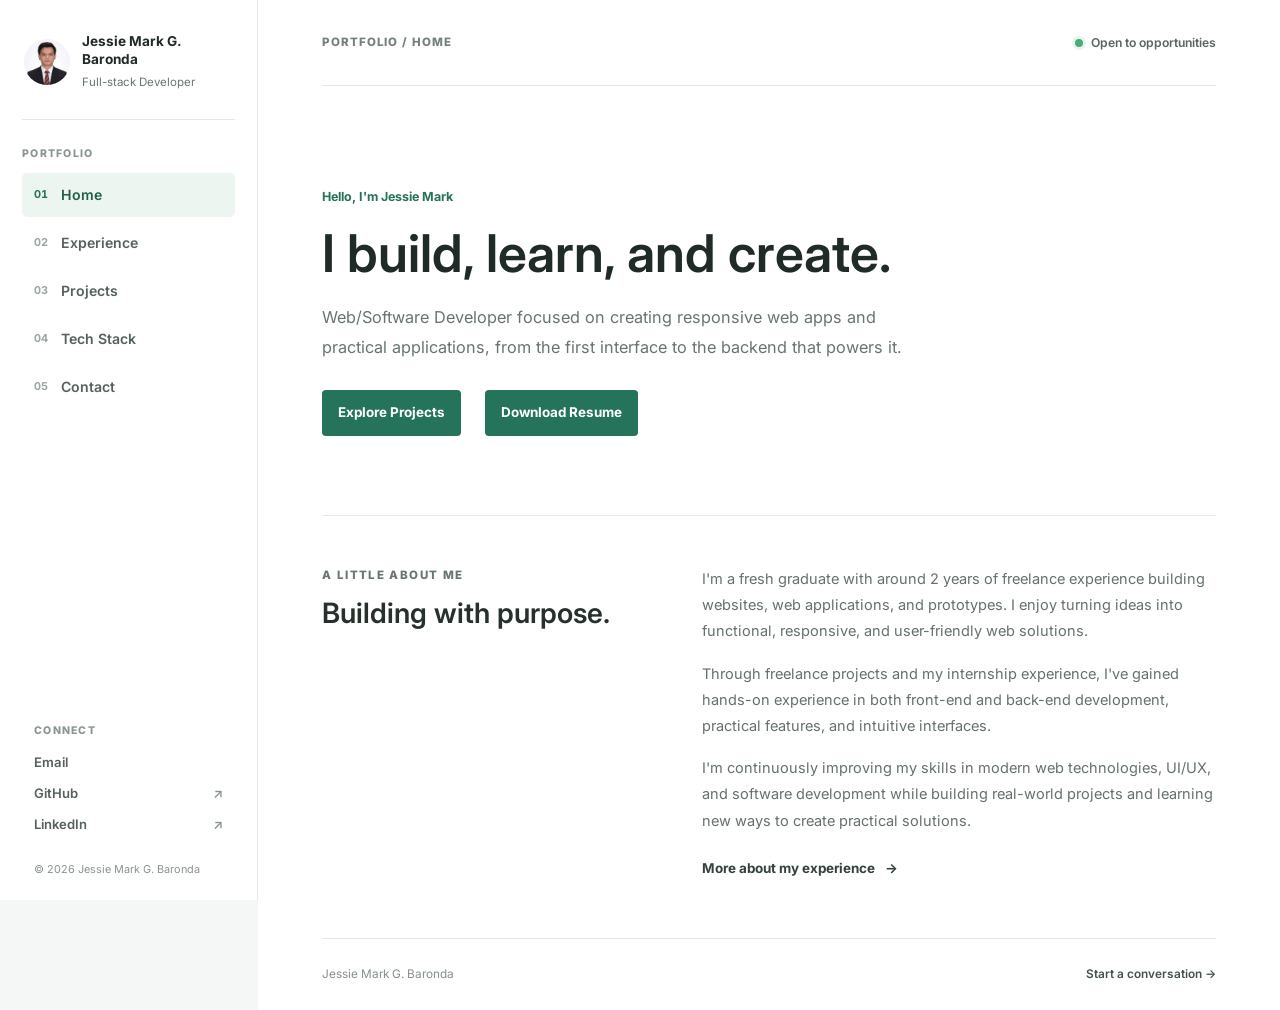
==== index.html @ 91cf6630 "updated resume" ====
<!DOCTYPE html>
<html lang="en">
<head>
  <meta charset="UTF-8">
  <meta name="viewport" content="width=device-width, initial-scale=1.0">
  <title>Home</title>
  <meta name="description" content="The portfolio of Jessie Mark G. Baronda, full-stack web developer.">
  <link rel="preconnect" href="https://fonts.googleapis.com">
  <link rel="preconnect" href="https://fonts.gstatic.com" crossorigin>
  <link href="https://fonts.googleapis.com/css2?family=Inter:wght@400;500;600;700;800&display=swap" rel="stylesheet">
  <link rel="icon" type="image/svg+xml" href="user.png">
  <link rel="stylesheet" href="style.css">
  <script src="navigation.js" defer></script>
</head>
<body>
  <div class="site-shell">
    <div id="site-sidebar" aria-busy="true"></div>
    <main class="page-main">
      <header class="page-heading">
        <p class="eyebrow">Portfolio / Home</p>
        <p class="availability"><span></span> Open to opportunities</p>
      </header>
      <section class="home-hero" aria-labelledby="page-title">
        <p class="hero-kicker">Hello, I'm Jessie Mark</p>
      <h1 id="page-title">I build, learn, and create.</h1>
        <p class="hero-copy">Web/Software Developer focused on creating responsive web apps and practical applications, from the first interface to the backend that powers it.</p>
        <div class="hero-actions">
          <a class="primary-link" href="projects.html">Explore Projects</a>
          <a class="primary-link" href="Baronda_Resume.pdf" download>Download Resume</a>
        </div>
        </section>

      <section class="about-section" aria-labelledby="about-title">
        <div class="section-heading"><p class="eyebrow">A little about me</p><h2 id="about-title">Building with purpose.</h2></div>
        <div class="about-copy">
          <p>I'm a fresh graduate with around 2 years of freelance experience building websites, web applications, and prototypes. I enjoy turning ideas into functional, responsive, and user-friendly web solutions.</p>
          <p>Through freelance projects and my internship experience, I've gained hands-on experience in both front-end and back-end development, practical features, and intuitive interfaces.</p>
          <p>I'm continuously improving my skills in modern web technologies, UI/UX, and software development while building real-world projects and learning new ways to create practical solutions.</p>
          <a class="inline-link" href="experience.html">More about my experience <span aria-hidden="true">→</span></a>
        </div>
      </section>
      <footer class="page-footer"><span>Jessie Mark G. Baronda</span><a href="contact.html">Start a conversation <span aria-hidden="true">→</span></a></footer>
    </main>
  </div>
</body>
</html>
---- style.css ----
:root {
  --bg: #f5f7f6;
  --panel: #ffffff;
  --panel-soft: #f4f7f5;
  --text: #202a27;
  --muted: #697570;
  --line: #e3e9e5;
  --accent: #26735b;
  --blue: #26735b;
}

* {
  box-sizing: border-box;
}

@view-transition {
  navigation: auto;
}

::view-transition-old(root) {
  animation: 160ms ease-in both page-leave;
}

::view-transition-new(root) {
  animation: 220ms ease-out both page-enter;
}

@keyframes page-leave {
  to {
    opacity: 0;
    transform: translateY(-4px);
  }
}

@keyframes page-enter {
  from {
    opacity: 0;
    transform: translateY(6px);
  }
}

@media (prefers-reduced-motion: reduce) {
  ::view-transition-old(root),
  ::view-transition-new(root) {
    animation-duration: 1ms;
  }

  .page-main.is-entering {
    animation-duration: 1ms;
  }
}

html {
  scroll-behavior: smooth;
}

body {
  margin: 0;
  min-height: 100vh;
  color: var(--text);
  background: var(--bg);
  font-family: "Inter", Arial, sans-serif;
  line-height: 1.6;
  overflow-x: hidden;
}

a {
  color: inherit;
  text-decoration: none;
}

.portfolio {
  width: min(960px, calc(100% - 32px));
  margin: 0 auto;
  padding: 64px 0;
}

.intro {
  display: grid;
  grid-template-columns: 150px 1fr;
  gap: 24px;
  align-items: end;
  margin-bottom: 32px;
}

.profile-photo {
  width: 150px;
  height: 150px;
  display: block;
  object-fit: cover;
  background: linear-gradient(135deg, #1d3d68, #111);
}

.intro-content {
  min-width: 0;
}

.eyebrow {
  margin: 0 0 8px;
  color: var(--muted);
  font-size: 0.72rem;
  font-weight: 800;
  letter-spacing: 0.12em;
  text-transform: uppercase;
}

h1,
h2,
h3,
p {
  margin-top: 0;
}

h1 {
  margin-bottom: 2px;
  font-size: clamp(2.1rem, 5vw, 3.5rem);
  line-height: 1;
  letter-spacing: -0.06em;
  overflow-wrap: anywhere;
}

h2 {
  margin-bottom: 18px;
  font-size: clamp(1.35rem, 3vw, 2rem);
  line-height: 1.12;
  letter-spacing: -0.045em;
}

h3 {
  margin-bottom: 4px;
  font-size: 1rem;
}

.timeline-meta {
  margin-bottom: 6px;
  color: var(--text);
  font-size: 0.82rem;
  font-weight: 800;
}

.location {
  margin-bottom: 12px;
  color: var(--muted);
  font-weight: 600;
}

.role {
  margin-bottom: 20px;
  font-size: clamp(1rem, 2vw, 1.15rem);
  font-weight: 800;
}

.actions {
  display: flex;
  flex-wrap: wrap;
  gap: 12px;
}

.button {
  display: inline-flex;
  align-items: center;
  min-height: 42px;
  padding: 0 16px;
  color: var(--text);
  background: var(--panel);
  border: 1px solid var(--line);
  font-size: 0.9rem;
  font-weight: 800;
  white-space: nowrap;
  transition: transform 0.2s ease, background 0.2s ease;
}

.button:hover {
  transform: translateY(-2px);
  background: var(--panel-soft);
}

.button-light {
  color: #111;
  background: var(--accent);
  border-color: var(--accent);
}

.content-grid {
  display: grid;
  grid-template-columns: minmax(0, 2fr) minmax(280px, 1fr);
  gap: 20px;
  align-items: start;
  margin-bottom: 20px;
}

.panel {
  background: var(--panel);
  border: 1px solid var(--line);
  padding: 26px;
  min-width: 0;
}

.about p {
  max-width: 650px;
  color: var(--text);
  font-weight: 600;
}

.about p:last-child,
.timeline-item p,
.project-list span {
  margin-bottom: 0;
}

.about-experience {
  margin-top: 34px;
  padding-top: 24px;
  border-top: 1px solid var(--line);
}

.tech-stack {
  min-height: 100%;
}

.stack-groups {
  display: grid;
  gap: 22px;
}

.stack-groups article {
  padding-top: 18px;
  border-top: 1px solid var(--line);
}

.stack-groups article:first-child {
  padding-top: 0;
  border-top: 0;
}

.tags {
  display: flex;
  flex-wrap: wrap;
  gap: 8px;
}

.tags span {
  display: inline-flex;
  align-items: center;
  min-height: 32px;
  padding: 0 11px;
  color: var(--text);
  background: #101010;
  border: 1px solid var(--line);
  font-size: 0.85rem;
  font-weight: 800;
  overflow-wrap: anywhere;
}

.timeline {
  display: grid;
  gap: 0;
}

.timeline-item {
  display: grid;
  grid-template-columns: 72px 1fr;
  gap: 16px;
  padding: 18px 0;
  border-top: 1px solid var(--line);
}

.timeline-item:first-child {
  padding-top: 4px;
  border-top: 0;
}

.timeline-item span {
  color: var(--muted);
  font-size: 0.86rem;
  font-weight: 800;
}

.timeline-item p {
  color: var(--muted);
  font-size: 0.94rem;
}

.lower-grid {
  grid-template-columns: minmax(0, 2fr) minmax(280px, 1fr);
}

.project-list {
  display: grid;
  gap: 10px;
}

.project-item {
  display: grid;
  gap: 8px;
  padding: 16px;
  background: #101010;
  border: 1px solid var(--line);
  transition: transform 0.2s ease, border-color 0.2s ease;
}

.project-item:hover {
  transform: translateY(-2px);
  border-color: var(--blue);
}

.project-list span {
  color: var(--muted);
  font-size: 0.93rem;
}

.project-actions {
  display: flex;
  flex-wrap: wrap;
  gap: 8px;
  margin-top: 6px;
}

.label {
  display: inline-flex;
  align-items: center;
  min-height: 32px;
  padding: 0 11px;
  border: 1px solid var(--line);
  font-size: 0.8rem;
  font-weight: 800;
}

.label-project {
  color: #111;
  background: var(--accent);
  border-color: var(--accent);
}

.label-certificate {
  color: var(--text);
  background: var(--panel-soft);
}

.lightbox {
  position: fixed;
  inset: 0;
  z-index: 40;
  display: none;
  place-items: center;
  padding: 24px;
}

.lightbox.is-open {
  display: grid;
}

.lightbox-backdrop {
  position: absolute;
  inset: 0;
  background: rgba(0, 0, 0, 0.82);
}

.lightbox-card {
  position: relative;
  z-index: 1;
  width: min(760px, 100%);
  padding: 18px;
  background: var(--panel);
  border: 1px solid var(--line);
  box-shadow: 0 24px 80px rgba(0, 0, 0, 0.5);
}

.lightbox-card img {
  display: block;
  width: 100%;
  max-height: 72vh;
  object-fit: contain;
  background: #0c0c0c;
}

.lightbox-card p {
  margin: 14px 0 0;
  color: var(--muted);
  font-weight: 800;
}

.lightbox-close {
  position: absolute;
  top: -14px;
  right: -14px;
  display: grid;
  width: 36px;
  height: 36px;
  place-items: center;
  color: #111;
  background: var(--accent);
  border-radius: 50%;
  font-size: 1.5rem;
  font-weight: 800;
  line-height: 1;
}

.contact {
  display: grid;
  align-content: start;
}

.contact a {
  display: inline-flex;
  max-width: 100%;
  padding: 12px 14px;
  color: #111;
  background: var(--accent);
  font-weight: 800;
  overflow-wrap: anywhere;
  word-break: break-word;
}

@media (max-width: 900px) {
  .portfolio {
    width: min(100% - 28px, 960px);
  }

  .content-grid,
  .lower-grid {
    grid-template-columns: minmax(0, 1.45fr) minmax(250px, 0.8fr);
  }
}

@media (max-width: 760px) {
  .portfolio {
    padding: 28px 0;
  }

  .content-grid,
  .lower-grid {
    grid-template-columns: 1fr;
  }

  .intro {
    grid-template-columns: 130px 1fr;
    align-items: center;
  }

  .profile-photo {
    width: 130px;
    height: 130px;
  }
}

@media (max-width: 480px) {
  .portfolio {
    width: min(100% - 20px, 960px);
  }

  .intro {
    grid-template-columns: 1fr;
    gap: 18px;
    align-items: start;
  }

  .actions {
    gap: 8px;
  }

  .button {
    min-height: 40px;
    padding: 0 12px;
    font-size: 0.84rem;
  }

  .panel {
    padding: 20px;
  }

  .timeline-item {
    grid-template-columns: 1fr;
    gap: 4px;
  }

  .lightbox {
    padding: 14px;
  }

  .lightbox-card {
    padding: 12px;
  }

  .lightbox-close {
    top: 8px;
    right: 8px;
  }
}

@media (max-width: 360px) {
  .actions,
  .project-actions {
    display: grid;
  }

  .button,
  .label {
    justify-content: center;
    width: 100%;
  }
}

.site-shell {
  min-height: 100vh;
}

#site-sidebar[role="alert"] {
  position: fixed;
  top: 16px;
  left: 16px;
  z-index: 30;
  max-width: 240px;
  padding: 12px;
  color: var(--text);
  background: var(--panel);
  border: 1px solid var(--line);
  font-size: 0.82rem;
}

.sidebar {
  position: fixed;
  inset: 0 auto 0 0;
  z-index: 5;
  display: flex;
  width: 258px;
  flex-direction: column;
  padding: 30px 22px 22px;
  background: #fff;
  border-right: 1px solid var(--line);
}

.identity {
  display: flex;
  align-items: center;
  gap: 12px;
  min-width: 0;
  padding: 2px 2px 28px;
  border-bottom: 1px solid var(--line);
}

.identity img {
  width: 46px;
  height: 46px;
  flex: 0 0 auto;
  object-fit: cover;
  border-radius: 50%;
  background: var(--panel-soft);
}

.identity span,
.identity strong,
.identity small {
  display: block;
  min-width: 0;
}

.identity strong {
  font-size: 0.85rem;
  line-height: 1.35;
}

.identity small {
  margin-top: 4px;
  color: var(--muted);
  font-size: 0.72rem;
}

.nav-label {
  margin: 26px 0 10px;
  color: #8b9691;
  font-size: 0.66rem;
  font-weight: 800;
  letter-spacing: 0.12em;
  text-transform: uppercase;
}

.side-nav {
  display: grid;
  gap: 4px;
}

.side-nav a {
  display: flex;
  min-height: 44px;
  align-items: center;
  gap: 13px;
  padding: 0 12px;
  color: #55615b;
  border-radius: 5px;
  font-size: 0.88rem;
  font-weight: 600;
  transition: color 160ms ease, background 160ms ease;
}

.side-nav a span {
  color: #9aa59f;
  font-size: 0.68rem;
  font-weight: 700;
  font-variant-numeric: tabular-nums;
}

.side-nav a:hover,
.side-nav a.active {
  color: #225e49;
  background: #edf5f0;
}

.side-nav a.active span {
  color: #26735b;
}

.sidebar-footer {
  display: grid;
  gap: 10px;
  margin-top: auto;
  padding: 0 12px;
}

.sidebar-footer .nav-label {
  margin: 0 0 2px;
}

.sidebar-footer a {
  display: flex;
  justify-content: space-between;
  color: #55615b;
  font-size: 0.82rem;
  font-weight: 600;
}

.sidebar-footer a:hover,
.page-footer a:hover,
.text-link:hover,
.inline-link:hover {
  color: #26735b;
}

.sidebar-footer a span {
  color: #87938d;
}

.sidebar-footer small {
  margin-top: 16px;
  color: #89948e;
  font-size: 0.68rem;
}

.page-main {
  width: calc(100% - 258px);
  min-height: 100vh;
  margin-left: 258px;
  padding: 0 64px;
  background: #fff;
}

.page-main.is-entering {
  animation: page-enter 220ms ease-out both;
}

.page-heading {
  display: flex;
  min-height: 86px;
  align-items: center;
  justify-content: space-between;
  gap: 20px;
  border-bottom: 1px solid var(--line);
}

.page-heading .eyebrow {
  margin: 0;
  color: #748079;
  letter-spacing: 0.08em;
}

.availability {
  display: inline-flex;
  align-items: center;
  gap: 8px;
  margin: 0;
  color: #59665f;
  font-size: 0.76rem;
  font-weight: 600;
}

.availability span {
  width: 8px;
  height: 8px;
  border-radius: 50%;
  background: #4caa78;
  box-shadow: 0 0 0 3px #e8f5ed;
}

.home-hero {
  display: flex;
  min-height: 430px;
  flex-direction: column;
  justify-content: center;
  padding: 62px 0 40px;
  border-bottom: 1px solid var(--line);
}

.hero-kicker {
  margin-bottom: 18px;
  color: #26735b;
  font-size: 0.78rem;
  font-weight: 700;
}

.home-hero h1 {
  max-width: 720px;
  margin: 0;
  color: #202a27;
  font-size: 3.25rem;
  font-weight: 600;
  letter-spacing: 0;
  line-height: 1.12;
  overflow-wrap: normal;
}

.hero-copy {
  max-width: 600px;
  margin: 20px 0 0;
  color: #68756f;
  font-size: 1.02rem;
  line-height: 1.8;
}

.hero-actions {
  display: flex;
  align-items: center;
  flex-wrap: wrap;
  gap: 24px;
  margin-top: 28px;
}

.primary-link {
  display: inline-flex;
  min-height: 46px;
  align-items: center;
  gap: 20px;
  padding: 0 16px;
  color: #fff;
  background: #26735b;
  border-radius: 4px;
  font-size: 0.84rem;
  font-weight: 700;
  transition: background 160ms ease;
}

.primary-link:hover {
  background: #1d5d48;
}

.text-link,
.inline-link {
  color: #35423b;
  font-size: 0.84rem;
  font-weight: 700;
}

.hero-rule {
  display: flex;
  flex-wrap: wrap;
  gap: 24px;
  margin-top: 54px;
  color: #7c8781;
  font-size: 0.72rem;
}

.hero-rule span:first-child {
  color: #26735b;
  font-weight: 800;
}

.about-section {
  display: grid;
  grid-template-columns: minmax(200px, 0.78fr) minmax(0, 1.22fr);
  gap: 52px;
  padding: 50px 0 58px;
}

.section-heading .eyebrow {
  margin-bottom: 12px;
}

.section-heading h2 {
  margin: 0;
  color: #26312c;
  font-size: 1.75rem;
  font-weight: 600;
  letter-spacing: 0;
  line-height: 1.25;
}

.about-copy p {
  margin: 0 0 16px;
  color: #65716b;
  font-size: 0.91rem;
  font-weight: 400;
  line-height: 1.8;
}

.inline-link {
  display: inline-flex;
  gap: 10px;
  margin-top: 8px;
}

.page-footer {
  display: flex;
  min-height: 72px;
  align-items: center;
  justify-content: space-between;
  gap: 16px;
  border-top: 1px solid var(--line);
  color: #87918b;
  font-size: 0.74rem;
}

.page-footer a {
  color: #44514a;
  font-weight: 600;
}

.inner-page {
  padding: 54px 0 64px;
}

.inner-page .eyebrow {
  margin-bottom: 12px;
}

.inner-page h1 {
  margin: 0;
  color: #202a27;
  font-size: 2.6rem;
  font-weight: 600;
  letter-spacing: 0;
  line-height: 1.16;
}

.page-intro {
  max-width: 640px;
  margin: 14px 0 38px;
  color: #68756f;
  font-size: 0.97rem;
  line-height: 1.75;
}

.inner-page .timeline {
  max-width: 820px;
}

.inner-page .timeline-item {
  grid-template-columns: 78px minmax(0, 1fr);
  gap: 22px;
  padding: 24px 0;
  border-color: var(--line);
}

.inner-page .timeline-item h2 {
  margin: 0 0 6px;
  color: #26312c;
  font-size: 1.12rem;
  font-weight: 700;
  letter-spacing: 0;
}

.inner-page .timeline-item p,
.inner-page .timeline-item li {
  color: #66726c;
  font-size: 0.89rem;
  line-height: 1.75;
}

.inner-page .timeline-item .timeline-meta {
  margin-bottom: 10px;
  color: #415048;
  font-weight: 600;
}

.inner-page .timeline-item ul {
  display: grid;
  gap: 6px;
  margin: 10px 0 0;
  padding-left: 18px;
}

.inner-page .project-list {
  max-width: 850px;
  gap: 14px;
}

.inner-page .project-item {
  gap: 12px;
  padding: 22px;
  background: #fff;
  border-color: var(--line);
  border-radius: 4px;
}

.project-context {
  width: fit-content;
  flex: 0 0 auto;
  margin: 0;
  padding: 4px 9px;
  color: #28684f;
  background: #f0f6f2;
  border: 1px solid #dcebe1;
  border-radius: 3px;
  font-size: 0.68rem;
  font-weight: 700;
}

.project-heading {
  display: flex;
  align-items: center;
  justify-content: space-between;
  gap: 12px;
}

.project-heading > strong {
  flex: 1 1 auto;
  min-width: 0;
}

.inner-page .project-item strong {
  color: #28332d;
  font-size: 1.05rem;
}

.inner-page .project-list span {
  color: #66726c;
  font-size: 0.9rem;
  font-weight: 400;
  line-height: 1.75;
}

.project-stack {
  display: grid;
  gap: 8px;
}

.project-stack .eyebrow {
  margin: 0;
}

.inner-page .project-item:hover {
  border-color: #a8c7b5;
  transform: none;
}

.inner-page .label-certificate {
  color: #28684f;
  background: #f0f6f2;
  border-color: #dcebe1;
  border-radius: 3px;
}

.inner-page .stack-groups {
  max-width: 850px;
  grid-template-columns: repeat(2, minmax(0, 1fr));
  gap: 14px 28px;
}

.inner-page .stack-groups article,
.inner-page .stack-groups article:first-child {
  padding: 18px 0;
  border-top: 1px solid var(--line);
}

.inner-page .stack-groups h2 {
  margin: 0 0 14px;
  color: #34413a;
  font-size: 0.92rem;
  font-weight: 700;
  letter-spacing: 0;
}

.inner-page .tags {
  gap: 8px;
}

.inner-page .tags span {
  min-height: 34px;
  color: #4e5d55;
  background: #f6f8f6;
  border-color: #e5ebe6;
  border-radius: 3px;
  font-size: 0.8rem;
  font-weight: 600;
}

.contact-details {
  display: grid;
  max-width: 640px;
  grid-template-columns: 1fr;
  margin-top: 34px;
  border-top: 1px solid var(--line);
}

.contact-row {
  display: grid;
  grid-template-columns: 150px minmax(0, 1fr);
  gap: 20px;
  padding: 20px 0;
  border-bottom: 1px solid var(--line);
}

.contact-row span {
  color: #89948e;
  font-size: 0.78rem;
  font-weight: 600;
}

.contact-row a,
.contact-row strong {
  color: #35423b;
  font-size: 0.9rem;
  font-weight: 600;
  overflow-wrap: anywhere;
}

.contact-row a:hover {
  color: #26735b;
}

@media (max-width: 900px) {
  .page-main {
    width: calc(100% - 230px);
    margin-left: 230px;
    padding: 0 34px;
  }

  .sidebar {
    width: 230px;
    padding-right: 16px;
    padding-left: 16px;
  }

  .home-hero h1 {
    font-size: 2.8rem;
  }

  .about-section {
    gap: 28px;
  }
}

@media (max-width: 680px) {
  .sidebar {
    position: sticky;
    inset: 0 0 auto;
    width: 100%;
    padding: 12px 16px 10px;
    border-right: 0;
    border-bottom: 1px solid var(--line);
  }

  .identity {
    padding: 0 0 12px;
    border-bottom: 0;
  }

  .identity img {
    width: 38px;
    height: 38px;
  }

  .sidebar > .nav-label,
  .sidebar-footer {
    display: none;
  }

  .side-nav {
    display: flex;
    gap: 4px;
    overflow-x: auto;
    scrollbar-width: thin;
  }

  .side-nav a {
    min-height: 38px;
    flex: 0 0 auto;
    gap: 7px;
    padding: 0 10px;
    font-size: 0.78rem;
  }

  .side-nav a span {
    font-size: 0.62rem;
  }

  .page-main {
    width: 100%;
    min-height: calc(100vh - 104px);
    margin: 0;
    padding: 0 22px;
  }

  .page-heading {
    min-height: 64px;
  }

  .availability {
    font-size: 0.68rem;
  }

  .home-hero {
    min-height: 390px;
    padding: 48px 0 32px;
  }

  .home-hero h1 {
    font-size: 2.55rem;
  }

  .hero-rule {
    gap: 10px 18px;
    margin-top: 38px;
  }

  .about-section {
    grid-template-columns: 1fr;
    gap: 20px;
    padding: 38px 0 44px;
  }

  .inner-page {
    padding: 40px 0 48px;
  }

  .inner-page h1 {
    font-size: 2.2rem;
  }

  .inner-page .stack-groups {
    grid-template-columns: 1fr;
    gap: 4px;
  }
}

@media (max-width: 420px) {
  .page-main {
    padding: 0 16px;
  }

  .page-heading {
    align-items: flex-start;
    flex-direction: column;
    justify-content: center;
    gap: 6px;
    padding: 12px 0;
  }

  .home-hero h1 {
    font-size: 2.15rem;
  }

  .hero-copy {
    font-size: 0.93rem;
  }

  .hero-actions {
    gap: 16px;
  }

  .inner-page .timeline-item {
    grid-template-columns: 1fr;
    gap: 5px;
  }

  .contact-row {
    grid-template-columns: 1fr;
    gap: 5px;
  }
}
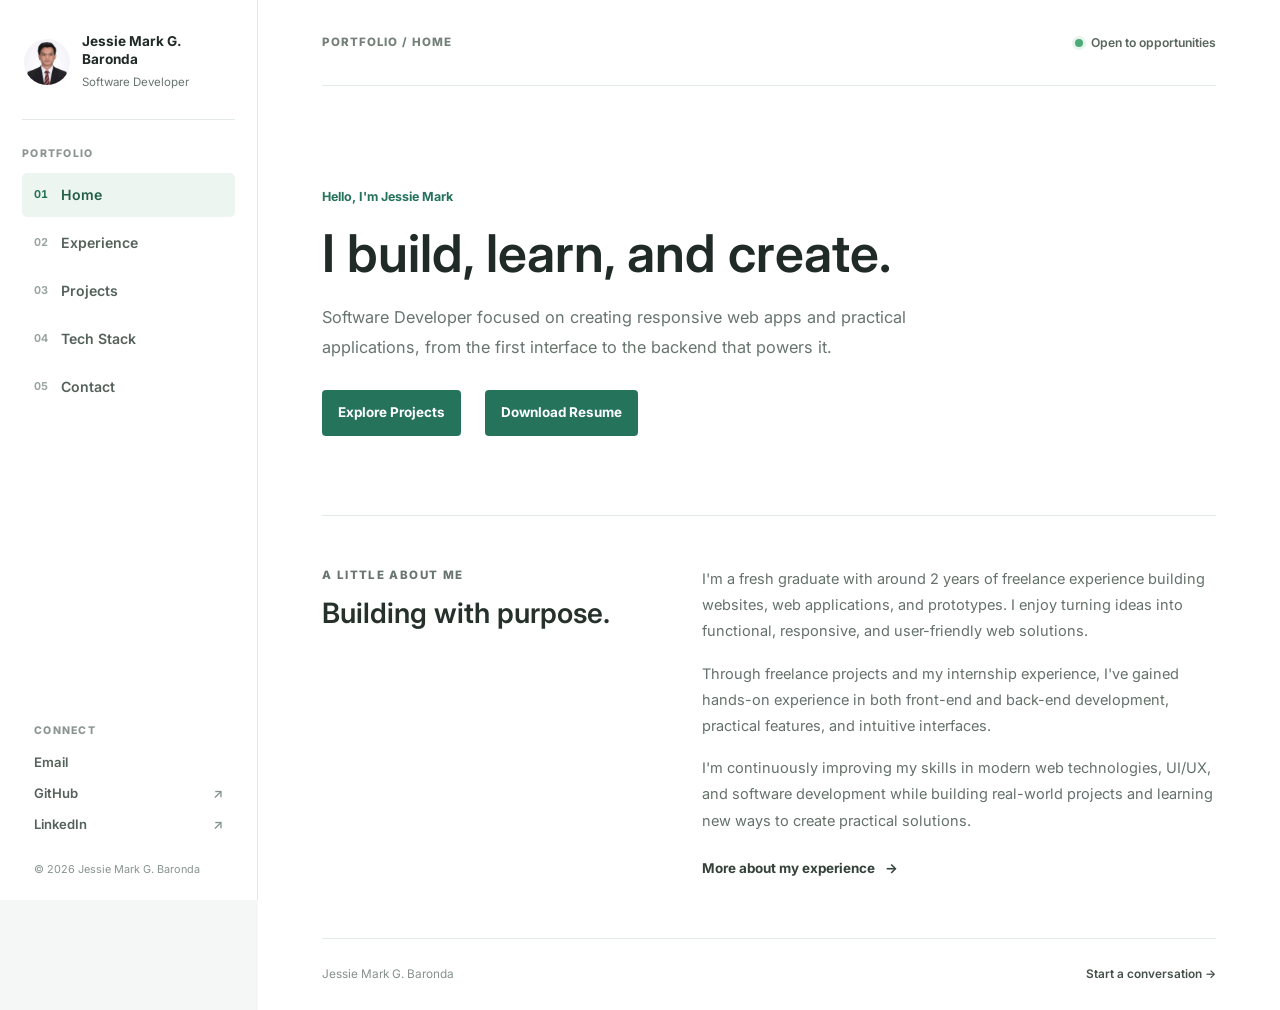
==== commit a1e186d8: "udpated info" ====
--- a/index.html
+++ b/index.html
@@ -23,7 +23,7 @@
       <section class="home-hero" aria-labelledby="page-title">
         <p class="hero-kicker">Hello, I'm Jessie Mark</p>
       <h1 id="page-title">I build, learn, and create.</h1>
-        <p class="hero-copy">Web/Software Developer focused on creating responsive web apps and practical applications, from the first interface to the backend that powers it.</p>
+        <p class="hero-copy">Software Developer focused on creating responsive web apps and practical applications, from the first interface to the backend that powers it.</p>
         <div class="hero-actions">
           <a class="primary-link" href="projects.html">Explore Projects</a>
           <a class="primary-link" href="Baronda_Resume.pdf" download>Download Resume</a>
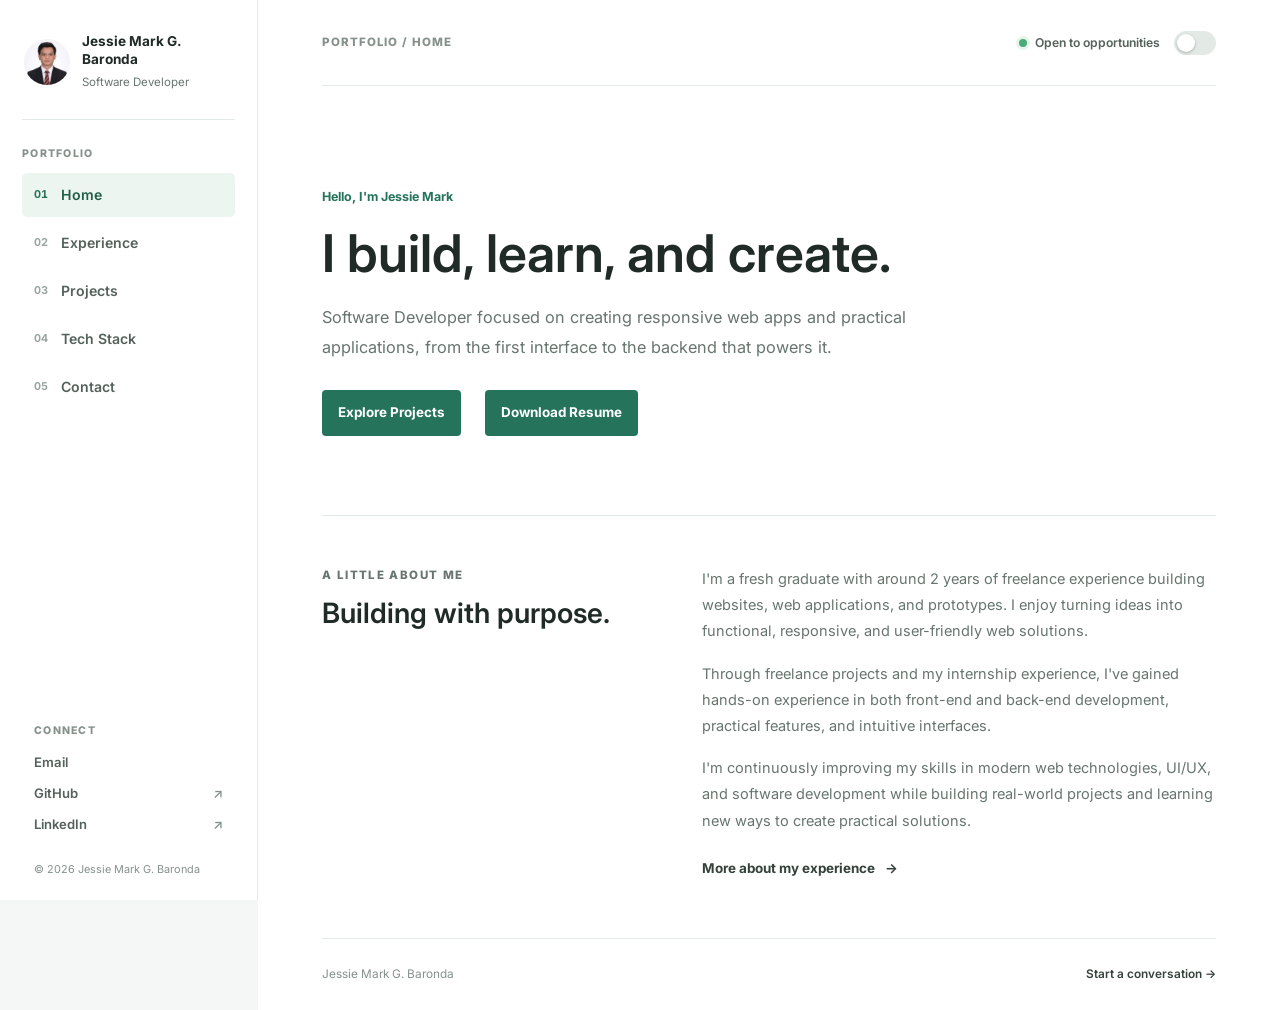
==== commit 6da265cc: "added dark mode theme" ====
--- a/index.html
+++ b/index.html
@@ -18,7 +18,10 @@
     <main class="page-main">
       <header class="page-heading">
         <p class="eyebrow">Portfolio / Home</p>
-        <p class="availability"><span></span> Open to opportunities</p>
+        <div class="heading-tools">
+          <p class="availability"><span></span> Open to opportunities</p>
+          <button class="theme-toggle" type="button" aria-label="Switch to dark mode" aria-pressed="false"><span aria-hidden="true"></span></button>
+        </div>
       </header>
       <section class="home-hero" aria-labelledby="page-title">
         <p class="hero-kicker">Hello, I'm Jessie Mark</p>
--- a/style.css
+++ b/style.css
@@ -7,6 +7,48 @@
   --line: #e3e9e5;
   --accent: #26735b;
   --blue: #26735b;
+  --accent-contrast: #ffffff;
+  --heading: #202a27;
+  --body-muted: #68756f;
+  --subtle: #87918b;
+  --link: #35423b;
+  --nav-text: #55615b;
+  --nav-muted: #9aa59f;
+  --nav-active: #225e49;
+  --nav-active-bg: #edf5f0;
+  --tag-bg: #f6f8f6;
+  --tag-border: #e5ebe6;
+  --tag-text: #4e5d55;
+  --availability-ring: #e8f5ed;
+}
+
+:root[data-theme="dark"] {
+  color-scheme: dark;
+  --bg: #101715;
+  --panel: #171f1c;
+  --panel-soft: #202b26;
+  --text: #e7eeea;
+  --muted: #a1b0a8;
+  --line: #303d36;
+  --accent: #66c49a;
+  --blue: #66c49a;
+  --accent-contrast: #10231a;
+  --heading: #e7eeea;
+  --body-muted: #a4b0a9;
+  --subtle: #91a097;
+  --link: #b8c8bf;
+  --nav-text: #b3c0b8;
+  --nav-muted: #85938a;
+  --nav-active: #a8e0bf;
+  --nav-active-bg: #23362c;
+  --tag-bg: #202923;
+  --tag-border: #35443b;
+  --tag-text: #c7d2cb;
+  --availability-ring: #263a30;
+}
+
+:root[data-theme="light"] {
+  color-scheme: light;
 }
 
 * {
@@ -176,7 +218,7 @@
 }
 
 .button-light {
-  color: #111;
+  color: var(--accent-contrast);
   background: var(--accent);
   border-color: var(--accent);
 }
@@ -245,7 +287,7 @@
   min-height: 32px;
   padding: 0 11px;
   color: var(--text);
-  background: #101010;
+  background: var(--panel-soft);
   border: 1px solid var(--line);
   font-size: 0.85rem;
   font-weight: 800;
@@ -294,7 +336,7 @@
   display: grid;
   gap: 8px;
   padding: 16px;
-  background: #101010;
+  background: var(--panel);
   border: 1px solid var(--line);
   transition: transform 0.2s ease, border-color 0.2s ease;
 }
@@ -327,7 +369,7 @@
 }
 
 .label-project {
-  color: #111;
+  color: var(--accent-contrast);
   background: var(--accent);
   border-color: var(--accent);
 }
@@ -388,7 +430,7 @@
   width: 36px;
   height: 36px;
   place-items: center;
-  color: #111;
+  color: var(--accent-contrast);
   background: var(--accent);
   border-radius: 50%;
   font-size: 1.5rem;
@@ -405,7 +447,7 @@
   display: inline-flex;
   max-width: 100%;
   padding: 12px 14px;
-  color: #111;
+  color: var(--accent-contrast);
   background: var(--accent);
   font-weight: 800;
   overflow-wrap: anywhere;
@@ -526,7 +568,7 @@
   width: 258px;
   flex-direction: column;
   padding: 30px 22px 22px;
-  background: #fff;
+  background: var(--panel);
   border-right: 1px solid var(--line);
 }
 
@@ -568,7 +610,7 @@
 
 .nav-label {
   margin: 26px 0 10px;
-  color: #8b9691;
+  color: var(--subtle);
   font-size: 0.66rem;
   font-weight: 800;
   letter-spacing: 0.12em;
@@ -586,7 +628,7 @@
   align-items: center;
   gap: 13px;
   padding: 0 12px;
-  color: #55615b;
+  color: var(--nav-text);
   border-radius: 5px;
   font-size: 0.88rem;
   font-weight: 600;
@@ -594,7 +636,7 @@
 }
 
 .side-nav a span {
-  color: #9aa59f;
+  color: var(--nav-muted);
   font-size: 0.68rem;
   font-weight: 700;
   font-variant-numeric: tabular-nums;
@@ -602,12 +644,56 @@
 
 .side-nav a:hover,
 .side-nav a.active {
-  color: #225e49;
-  background: #edf5f0;
+  color: var(--nav-active);
+  background: var(--nav-active-bg);
 }
 
 .side-nav a.active span {
-  color: #26735b;
+  color: var(--accent);
+}
+
+.theme-toggle {
+  position: relative;
+  width: 42px;
+  height: 24px;
+  flex: 0 0 auto;
+  padding: 0;
+  background: var(--line);
+  border: 1px solid var(--line);
+  border-radius: 999px;
+  cursor: pointer;
+  transition: background 160ms ease, border-color 160ms ease;
+}
+
+.theme-toggle span {
+  position: absolute;
+  top: 2px;
+  left: 2px;
+  width: 18px;
+  height: 18px;
+  background: var(--panel);
+  border-radius: 50%;
+  box-shadow: 0 1px 3px rgba(0, 0, 0, 0.25);
+  transition: transform 160ms ease, background 160ms ease;
+}
+
+.theme-toggle[aria-pressed="true"] {
+  background: var(--accent);
+  border-color: var(--accent);
+}
+
+.theme-toggle[aria-pressed="true"] span {
+  background: var(--accent-contrast);
+  transform: translateX(18px);
+}
+
+.theme-toggle:hover {
+  border-color: var(--accent);
+}
+
+.theme-toggle:focus-visible {
+  outline: 2px solid var(--accent);
+  outline-offset: 3px;
 }
 
 .sidebar-footer {
@@ -624,7 +710,7 @@
 .sidebar-footer a {
   display: flex;
   justify-content: space-between;
-  color: #55615b;
+  color: var(--nav-text);
   font-size: 0.82rem;
   font-weight: 600;
 }
@@ -633,16 +719,16 @@
 .page-footer a:hover,
 .text-link:hover,
 .inline-link:hover {
-  color: #26735b;
+  color: var(--accent);
 }
 
 .sidebar-footer a span {
-  color: #87938d;
+  color: var(--subtle);
 }
 
 .sidebar-footer small {
   margin-top: 16px;
-  color: #89948e;
+  color: var(--subtle);
   font-size: 0.68rem;
 }
 
@@ -651,7 +737,7 @@
   min-height: 100vh;
   margin-left: 258px;
   padding: 0 64px;
-  background: #fff;
+  background: var(--panel);
 }
 
 .page-main.is-entering {
@@ -669,8 +755,14 @@
 
 .page-heading .eyebrow {
   margin: 0;
-  color: #748079;
+  color: var(--subtle);
   letter-spacing: 0.08em;
+}
+
+.heading-tools {
+  display: flex;
+  align-items: center;
+  gap: 14px;
 }
 
 .availability {
@@ -678,7 +770,7 @@
   align-items: center;
   gap: 8px;
   margin: 0;
-  color: #59665f;
+  color: var(--nav-text);
   font-size: 0.76rem;
   font-weight: 600;
 }
@@ -688,7 +780,7 @@
   height: 8px;
   border-radius: 50%;
   background: #4caa78;
-  box-shadow: 0 0 0 3px #e8f5ed;
+  box-shadow: 0 0 0 3px var(--availability-ring);
 }
 
 .home-hero {
@@ -702,7 +794,7 @@
 
 .hero-kicker {
   margin-bottom: 18px;
-  color: #26735b;
+  color: var(--accent);
   font-size: 0.78rem;
   font-weight: 700;
 }
@@ -710,7 +802,7 @@
 .home-hero h1 {
   max-width: 720px;
   margin: 0;
-  color: #202a27;
+  color: var(--heading);
   font-size: 3.25rem;
   font-weight: 600;
   letter-spacing: 0;
@@ -721,7 +813,7 @@
 .hero-copy {
   max-width: 600px;
   margin: 20px 0 0;
-  color: #68756f;
+  color: var(--body-muted);
   font-size: 1.02rem;
   line-height: 1.8;
 }
@@ -741,7 +833,7 @@
   gap: 20px;
   padding: 0 16px;
   color: #fff;
-  background: #26735b;
+  background: var(--accent);
   border-radius: 4px;
   font-size: 0.84rem;
   font-weight: 700;
@@ -749,12 +841,12 @@
 }
 
 .primary-link:hover {
-  background: #1d5d48;
+  background: var(--blue);
 }
 
 .text-link,
 .inline-link {
-  color: #35423b;
+  color: var(--link);
   font-size: 0.84rem;
   font-weight: 700;
 }
@@ -764,12 +856,12 @@
   flex-wrap: wrap;
   gap: 24px;
   margin-top: 54px;
-  color: #7c8781;
+  color: var(--subtle);
   font-size: 0.72rem;
 }
 
 .hero-rule span:first-child {
-  color: #26735b;
+  color: var(--accent);
   font-weight: 800;
 }
 
@@ -786,7 +878,7 @@
 
 .section-heading h2 {
   margin: 0;
-  color: #26312c;
+  color: var(--heading);
   font-size: 1.75rem;
   font-weight: 600;
   letter-spacing: 0;
@@ -795,7 +887,7 @@
 
 .about-copy p {
   margin: 0 0 16px;
-  color: #65716b;
+  color: var(--body-muted);
   font-size: 0.91rem;
   font-weight: 400;
   line-height: 1.8;
@@ -814,12 +906,12 @@
   justify-content: space-between;
   gap: 16px;
   border-top: 1px solid var(--line);
-  color: #87918b;
+  color: var(--subtle);
   font-size: 0.74rem;
 }
 
 .page-footer a {
-  color: #44514a;
+  color: var(--link);
   font-weight: 600;
 }
 
@@ -833,7 +925,7 @@
 
 .inner-page h1 {
   margin: 0;
-  color: #202a27;
+  color: var(--heading);
   font-size: 2.6rem;
   font-weight: 600;
   letter-spacing: 0;
@@ -843,7 +935,7 @@
 .page-intro {
   max-width: 640px;
   margin: 14px 0 38px;
-  color: #68756f;
+  color: var(--body-muted);
   font-size: 0.97rem;
   line-height: 1.75;
 }
@@ -861,7 +953,7 @@
 
 .inner-page .timeline-item h2 {
   margin: 0 0 6px;
-  color: #26312c;
+  color: var(--heading);
   font-size: 1.12rem;
   font-weight: 700;
   letter-spacing: 0;
@@ -869,14 +961,14 @@
 
 .inner-page .timeline-item p,
 .inner-page .timeline-item li {
-  color: #66726c;
+  color: var(--body-muted);
   font-size: 0.89rem;
   line-height: 1.75;
 }
 
 .inner-page .timeline-item .timeline-meta {
   margin-bottom: 10px;
-  color: #415048;
+  color: var(--link);
   font-weight: 600;
 }
 
@@ -895,7 +987,7 @@
 .inner-page .project-item {
   gap: 12px;
   padding: 22px;
-  background: #fff;
+  background: var(--panel);
   border-color: var(--line);
   border-radius: 4px;
 }
@@ -905,9 +997,9 @@
   flex: 0 0 auto;
   margin: 0;
   padding: 4px 9px;
-  color: #28684f;
-  background: #f0f6f2;
-  border: 1px solid #dcebe1;
+  color: var(--nav-active);
+  background: var(--nav-active-bg);
+  border: 1px solid var(--line);
   border-radius: 3px;
   font-size: 0.68rem;
   font-weight: 700;
@@ -926,12 +1018,12 @@
 }
 
 .inner-page .project-item strong {
-  color: #28332d;
+  color: var(--heading);
   font-size: 1.05rem;
 }
 
 .inner-page .project-list span {
-  color: #66726c;
+  color: var(--body-muted);
   font-size: 0.9rem;
   font-weight: 400;
   line-height: 1.75;
@@ -947,14 +1039,14 @@
 }
 
 .inner-page .project-item:hover {
-  border-color: #a8c7b5;
+  border-color: var(--accent);
   transform: none;
 }
 
 .inner-page .label-certificate {
-  color: #28684f;
-  background: #f0f6f2;
-  border-color: #dcebe1;
+  color: var(--nav-active);
+  background: var(--nav-active-bg);
+  border-color: var(--line);
   border-radius: 3px;
 }
 
@@ -972,7 +1064,7 @@
 
 .inner-page .stack-groups h2 {
   margin: 0 0 14px;
-  color: #34413a;
+  color: var(--heading);
   font-size: 0.92rem;
   font-weight: 700;
   letter-spacing: 0;
@@ -984,9 +1076,9 @@
 
 .inner-page .tags span {
   min-height: 34px;
-  color: #4e5d55;
-  background: #f6f8f6;
-  border-color: #e5ebe6;
+  color: var(--tag-text);
+  background: var(--tag-bg);
+  border-color: var(--tag-border);
   border-radius: 3px;
   font-size: 0.8rem;
   font-weight: 600;
@@ -1009,21 +1101,21 @@
 }
 
 .contact-row span {
-  color: #89948e;
+  color: var(--subtle);
   font-size: 0.78rem;
   font-weight: 600;
 }
 
 .contact-row a,
 .contact-row strong {
-  color: #35423b;
+  color: var(--link);
   font-size: 0.9rem;
   font-weight: 600;
   overflow-wrap: anywhere;
 }
 
 .contact-row a:hover {
-  color: #26735b;
+  color: var(--accent);
 }
 
 @media (max-width: 900px) {
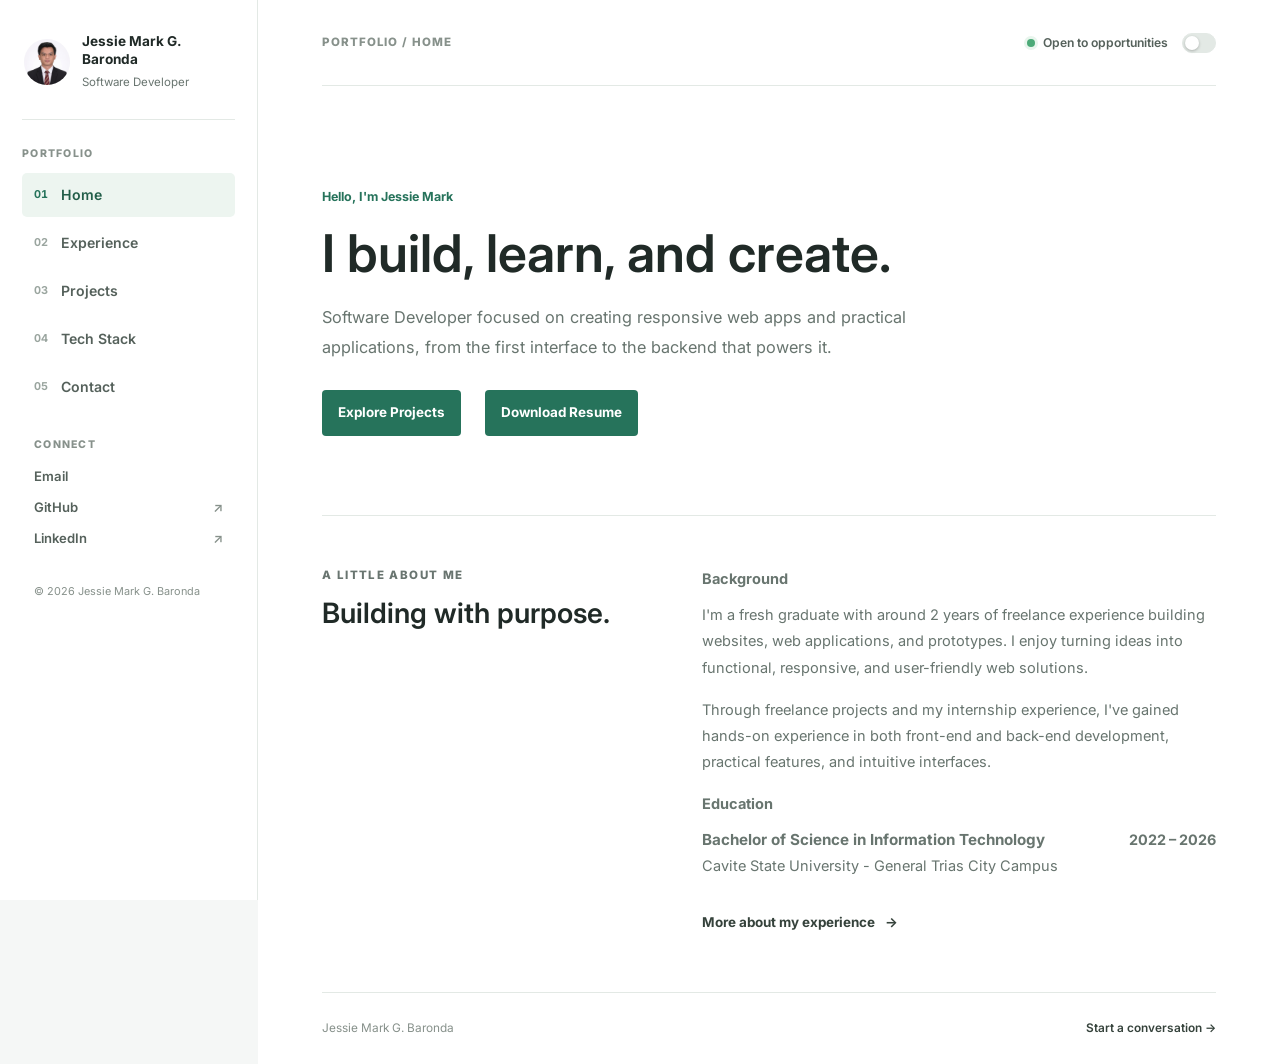
==== commit 87fd9ba4: "updated about me section" ====
--- a/index.html
+++ b/index.html
@@ -36,9 +36,17 @@
       <section class="about-section" aria-labelledby="about-title">
         <div class="section-heading"><p class="eyebrow">A little about me</p><h2 id="about-title">Building with purpose.</h2></div>
         <div class="about-copy">
+          <p class="section-label">Background</p>
           <p>I'm a fresh graduate with around 2 years of freelance experience building websites, web applications, and prototypes. I enjoy turning ideas into functional, responsive, and user-friendly web solutions.</p>
           <p>Through freelance projects and my internship experience, I've gained hands-on experience in both front-end and back-end development, practical features, and intuitive interfaces.</p>
-          <p>I'm continuously improving my skills in modern web technologies, UI/UX, and software development while building real-world projects and learning new ways to create practical solutions.</p>
+          <div class="education-entry">
+            <p class="section-label">Education</p>
+            <div class="education-course-row">
+              <h3>Bachelor of Science in Information Technology</h3>
+              <span class="education-date">2022 – 2026</span>
+            </div>
+            <p class="education-school">Cavite State University - General Trias City Campus</p>
+          </div>
           <a class="inline-link" href="experience.html">More about my experience <span aria-hidden="true">→</span></a>
         </div>
       </section>
--- a/style.css
+++ b/style.css
@@ -654,8 +654,8 @@
 
 .theme-toggle {
   position: relative;
-  width: 42px;
-  height: 24px;
+  width: 34px;
+  height: 20px;
   flex: 0 0 auto;
   padding: 0;
   background: var(--line);
@@ -669,8 +669,8 @@
   position: absolute;
   top: 2px;
   left: 2px;
-  width: 18px;
-  height: 18px;
+  width: 14px;
+  height: 14px;
   background: var(--panel);
   border-radius: 50%;
   box-shadow: 0 1px 3px rgba(0, 0, 0, 0.25);
@@ -684,7 +684,7 @@
 
 .theme-toggle[aria-pressed="true"] span {
   background: var(--accent-contrast);
-  transform: translateX(18px);
+  transform: translateX(14px);
 }
 
 .theme-toggle:hover {
@@ -699,7 +699,7 @@
 .sidebar-footer {
   display: grid;
   gap: 10px;
-  margin-top: auto;
+  margin-top: 28px;
   padding: 0 12px;
 }
 
@@ -727,7 +727,7 @@
 }
 
 .sidebar-footer small {
-  margin-top: 16px;
+  margin-top: 24px;
   color: var(--subtle);
   font-size: 0.68rem;
 }
@@ -893,6 +893,44 @@
   line-height: 1.8;
 }
 
+.education-entry {
+  margin-bottom: 24px;
+}
+
+.about-copy .section-label {
+  margin-bottom: 10px;
+  color: var(--body-muted);
+  font-weight: 700;
+}
+
+.education-course-row {
+  display: flex;
+  align-items: baseline;
+  gap: 16px;
+}
+
+.education-course-row h3 {
+  flex: 1;
+  min-width: 0;
+  margin: 0;
+  color: var(--body-muted);
+  font-size: 0.95rem;
+  font-weight: 700;
+  line-height: 1.5;
+}
+
+.education-date {
+  margin-left: auto;
+  color: var(--body-muted);
+  font-size: 0.90rem;
+  font-weight: 700;
+  white-space: nowrap;
+}
+
+.about-copy .education-school {
+  margin: 2px 0 0;
+}
+
 .inline-link {
   display: inline-flex;
   gap: 10px;
@@ -1219,6 +1257,15 @@
     padding: 38px 0 44px;
   }
 
+  .education-course-row {
+    flex-wrap: wrap;
+    gap: 4px 12px;
+  }
+
+  .education-course-row h3 {
+    flex: 1 1 250px;
+  }
+
   .inner-page {
     padding: 40px 0 48px;
   }
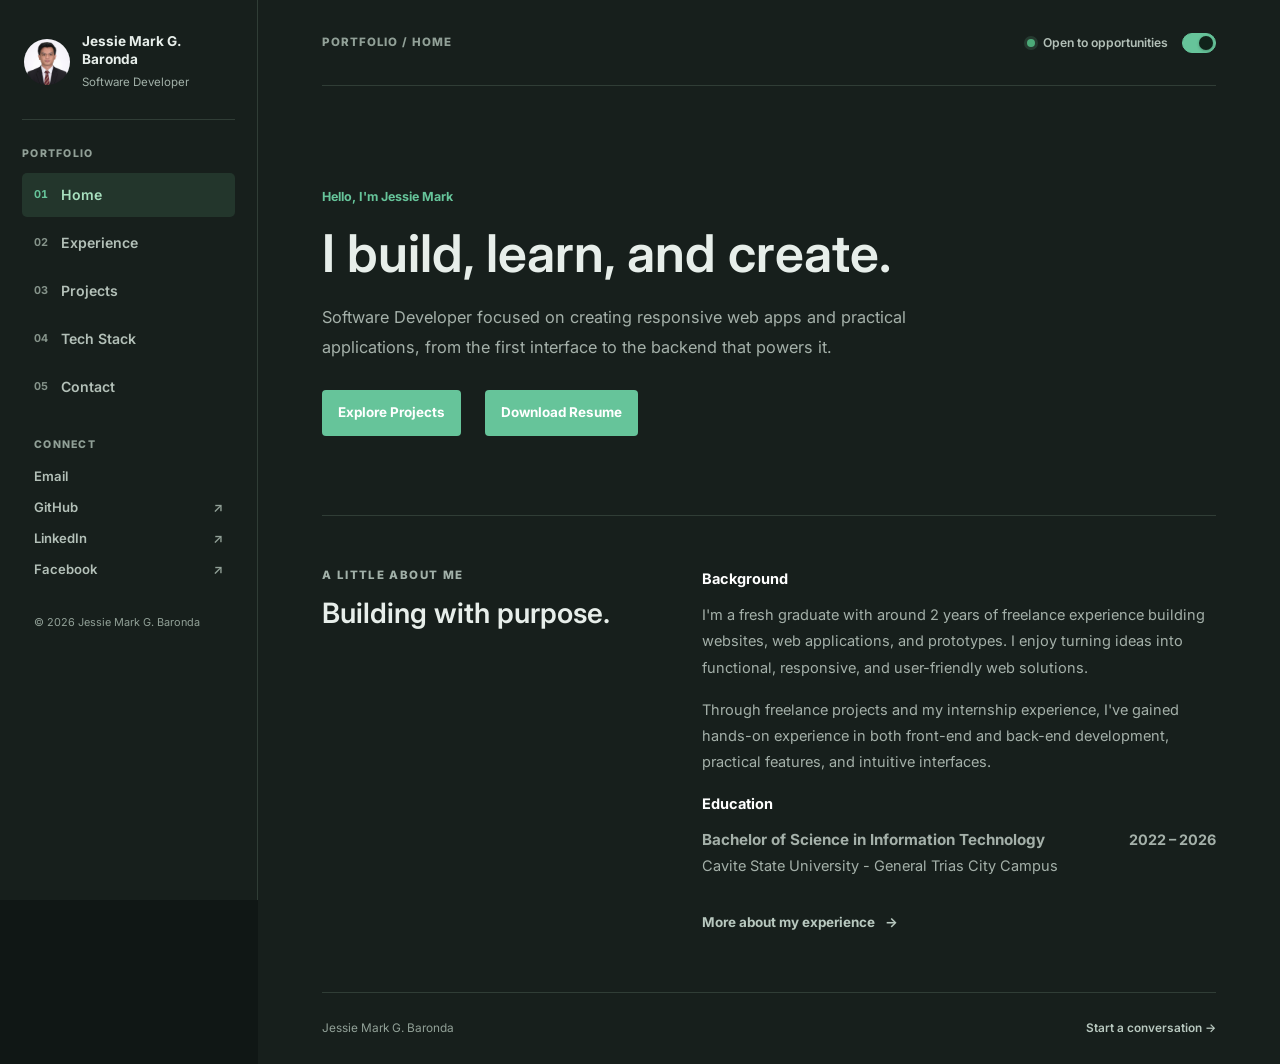
==== commit a8573d81: "updated UI" ====
--- a/index.html
+++ b/index.html
@@ -20,7 +20,7 @@
         <p class="eyebrow">Portfolio / Home</p>
         <div class="heading-tools">
           <p class="availability"><span></span> Open to opportunities</p>
-          <button class="theme-toggle" type="button" aria-label="Switch to dark mode" aria-pressed="false"><span aria-hidden="true"></span></button>
+          <button class="theme-toggle" type="button" aria-label="Switch to light mode" aria-pressed="true"><span aria-hidden="true"></span></button>
         </div>
       </header>
       <section class="home-hero" aria-labelledby="page-title">
--- a/style.css
+++ b/style.css
@@ -1,28 +1,4 @@
 :root {
-  --bg: #f5f7f6;
-  --panel: #ffffff;
-  --panel-soft: #f4f7f5;
-  --text: #202a27;
-  --muted: #697570;
-  --line: #e3e9e5;
-  --accent: #26735b;
-  --blue: #26735b;
-  --accent-contrast: #ffffff;
-  --heading: #202a27;
-  --body-muted: #68756f;
-  --subtle: #87918b;
-  --link: #35423b;
-  --nav-text: #55615b;
-  --nav-muted: #9aa59f;
-  --nav-active: #225e49;
-  --nav-active-bg: #edf5f0;
-  --tag-bg: #f6f8f6;
-  --tag-border: #e5ebe6;
-  --tag-text: #4e5d55;
-  --availability-ring: #e8f5ed;
-}
-
-:root[data-theme="dark"] {
   color-scheme: dark;
   --bg: #101715;
   --panel: #171f1c;
@@ -45,10 +21,33 @@
   --tag-border: #35443b;
   --tag-text: #c7d2cb;
   --availability-ring: #263a30;
+  --preview-bg: #24382f;
 }
 
 :root[data-theme="light"] {
   color-scheme: light;
+  --bg: #f5f7f6;
+  --panel: #ffffff;
+  --panel-soft: #f4f7f5;
+  --text: #202a27;
+  --muted: #697570;
+  --line: #e3e9e5;
+  --accent: #26735b;
+  --blue: #26735b;
+  --accent-contrast: #ffffff;
+  --heading: #202a27;
+  --body-muted: #68756f;
+  --subtle: #87918b;
+  --link: #35423b;
+  --nav-text: #55615b;
+  --nav-muted: #9aa59f;
+  --nav-active: #225e49;
+  --nav-active-bg: #edf5f0;
+  --tag-bg: #f6f8f6;
+  --tag-border: #e5ebe6;
+  --tag-text: #4e5d55;
+  --availability-ring: #e8f5ed;
+  --preview-bg: #e2eee7;
 }
 
 * {
@@ -403,7 +402,7 @@
   z-index: 1;
   width: min(760px, 100%);
   padding: 18px;
-  background: var(--panel);
+  background: var(--preview-bg);
   border: 1px solid var(--line);
   box-shadow: 0 24px 80px rgba(0, 0, 0, 0.5);
 }
@@ -903,6 +902,10 @@
   font-weight: 700;
 }
 
+:root:not([data-theme="light"]) .about-copy .section-label {
+  color: #fff;
+}
+
 .education-course-row {
   display: flex;
   align-items: baseline;
@@ -1069,11 +1072,42 @@
 
 .project-stack {
   display: grid;
+  grid-template-columns: minmax(0, 1fr) auto;
   gap: 8px;
+}
+
+.project-stack .eyebrow {
+  grid-column: 1 / -1;
+}
+
+.inner-page .project-stack .project-actions {
+  grid-column: 2;
+  align-self: start;
+  justify-self: end;
+  margin-top: 0;
+}
+
+.project-stack .tags {
+  grid-column: 1;
 }
 
 .project-stack .eyebrow {
   margin: 0;
+}
+
+@media (max-width: 600px) {
+  .project-stack {
+    grid-template-columns: 1fr;
+  }
+
+  .project-stack .tags,
+  .inner-page .project-stack .project-actions {
+    grid-column: 1;
+  }
+
+  .inner-page .project-stack .project-actions {
+    justify-self: start;
+  }
 }
 
 .inner-page .project-item:hover {
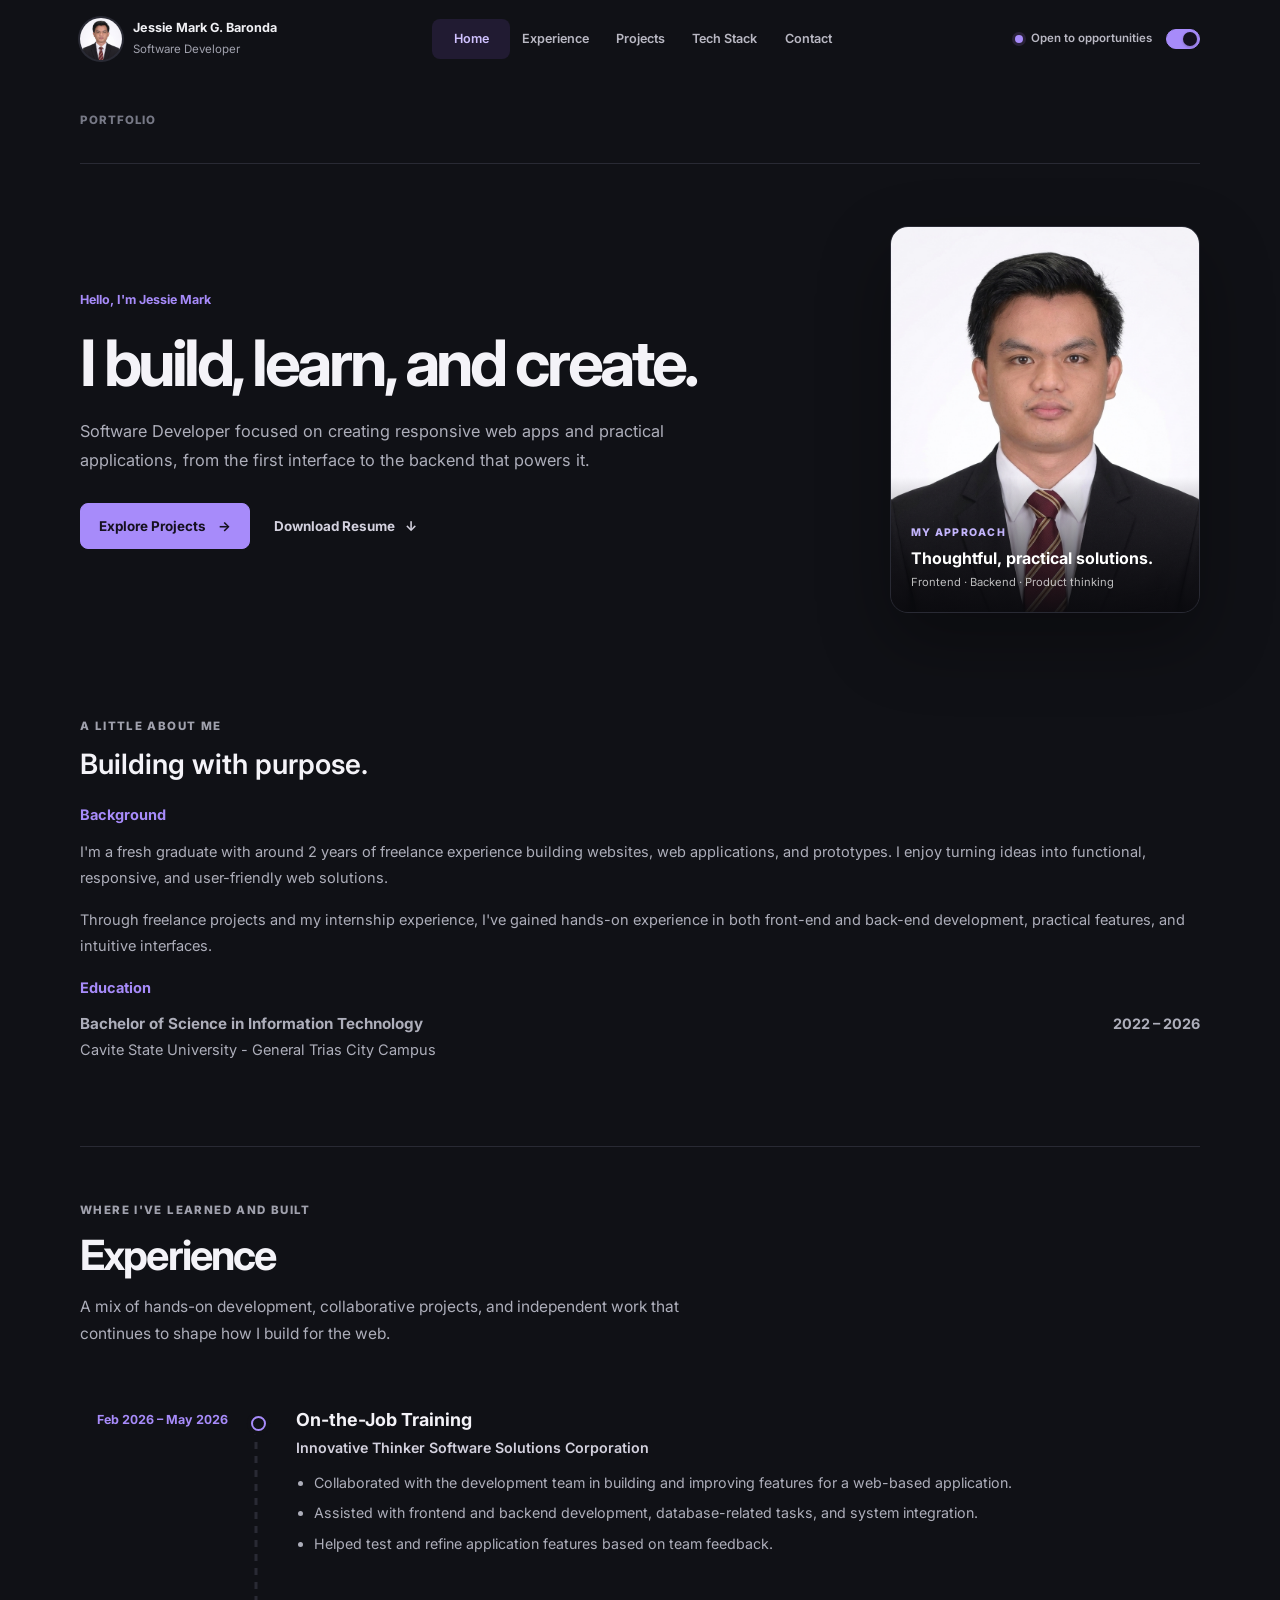
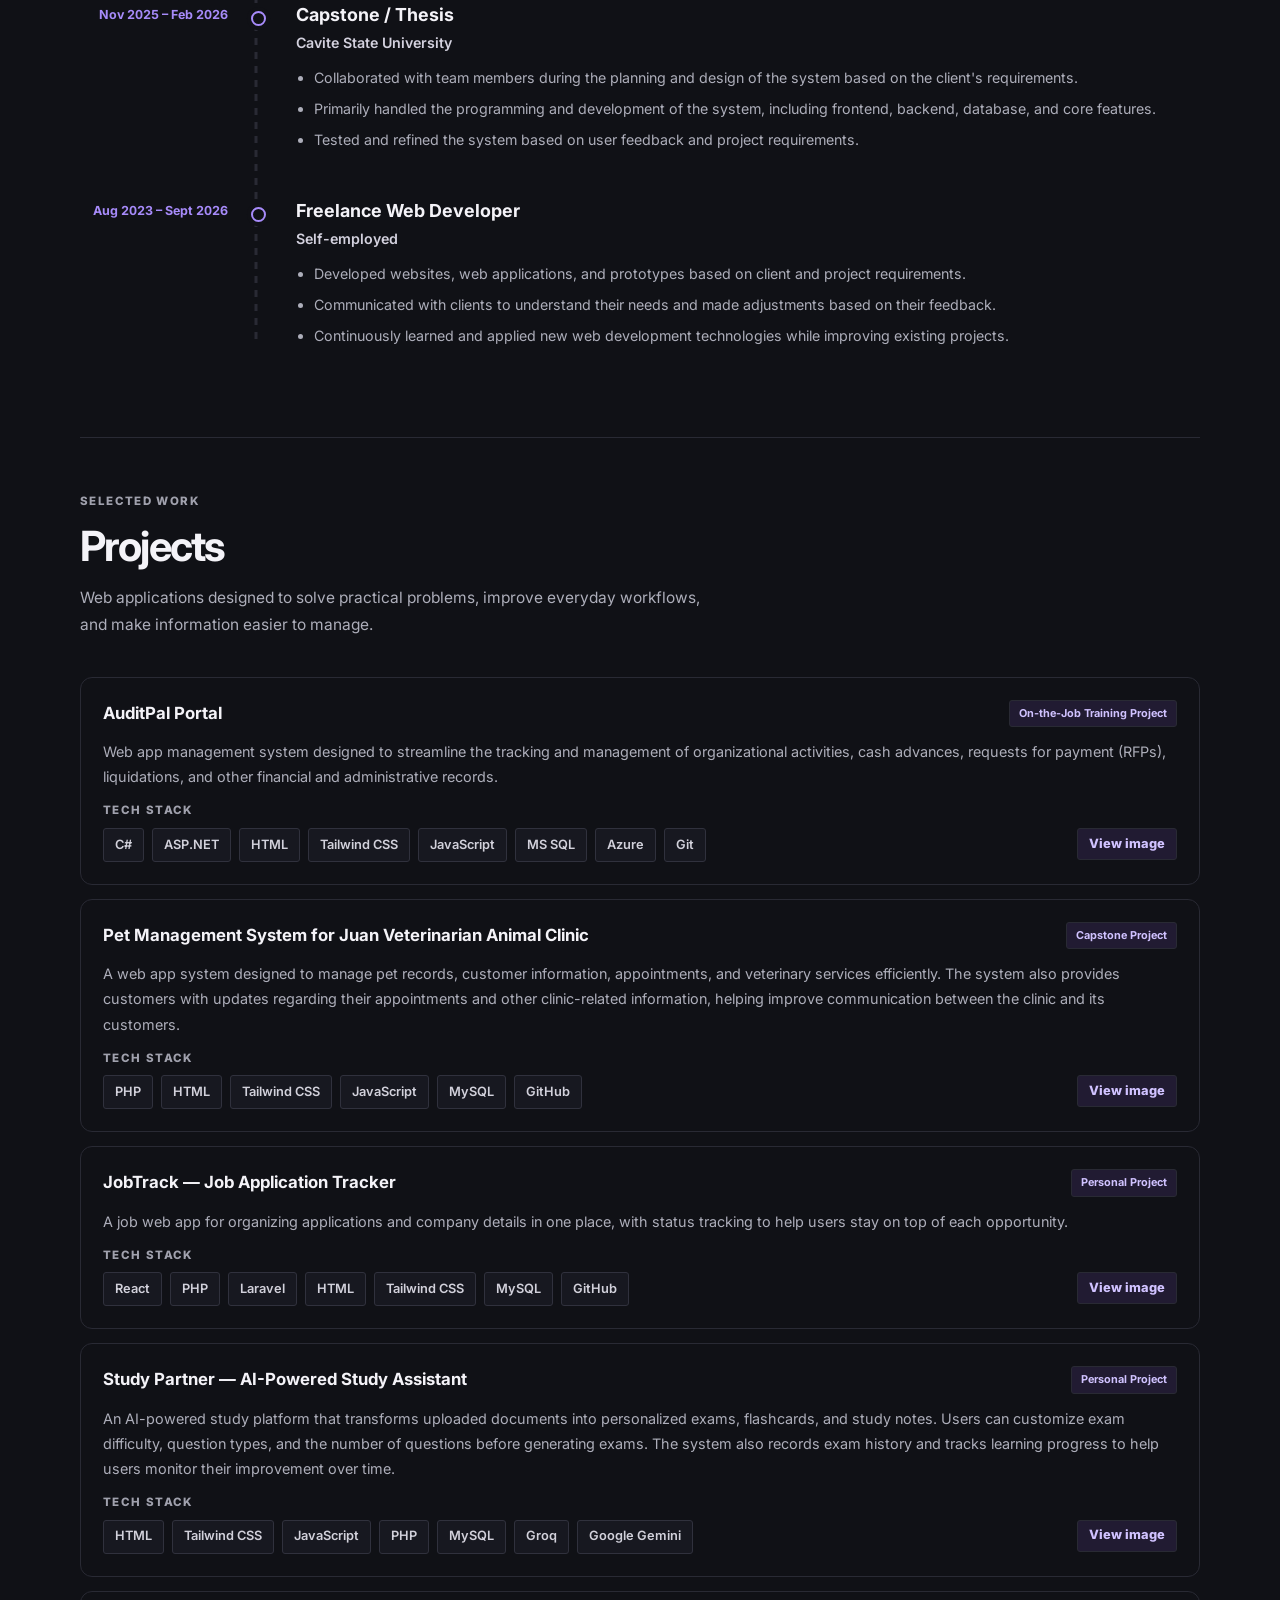
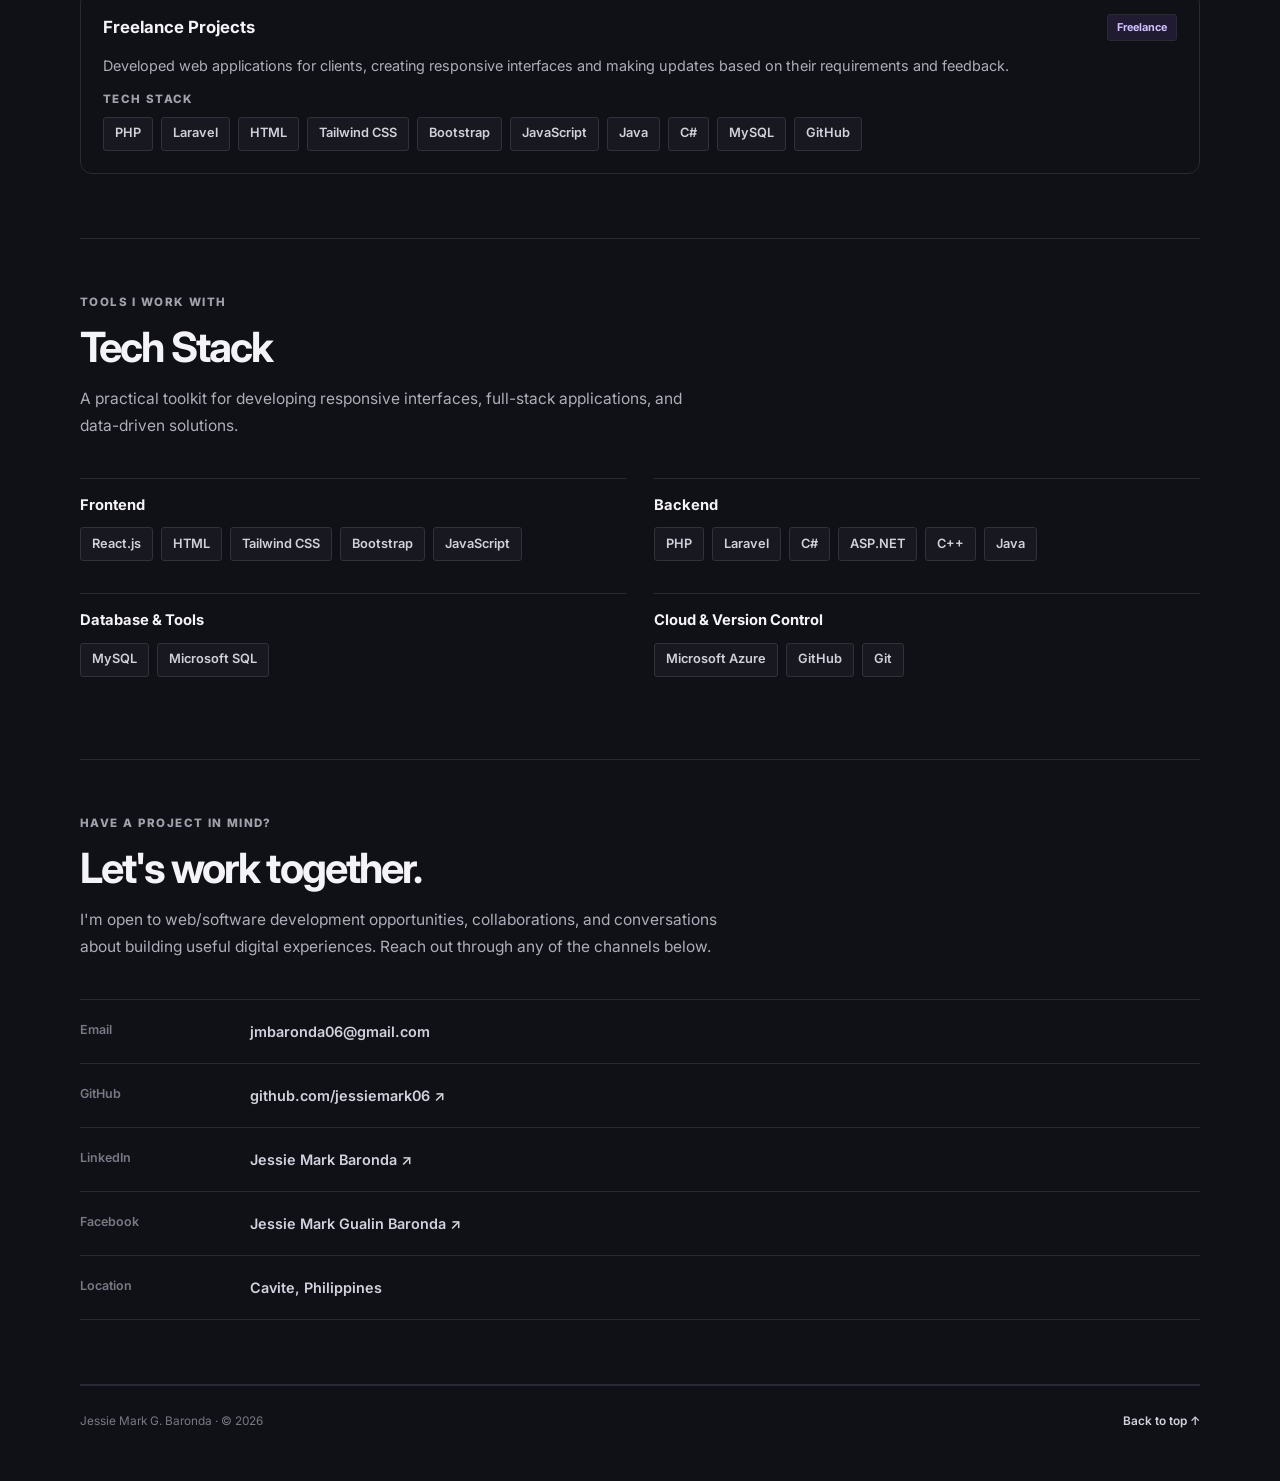
==== commit f907c40d: "updated portfolio design" ====
--- a/index.html
+++ b/index.html
@@ -3,7 +3,7 @@
 <head>
   <meta charset="UTF-8">
   <meta name="viewport" content="width=device-width, initial-scale=1.0">
-  <title>Home</title>
+  <title>Jessie Mark G. Baronda | Portfolio</title>
   <meta name="description" content="The portfolio of Jessie Mark G. Baronda, full-stack web developer.">
   <link rel="preconnect" href="https://fonts.googleapis.com">
   <link rel="preconnect" href="https://fonts.gstatic.com" crossorigin>
@@ -17,23 +17,29 @@
     <div id="site-sidebar" aria-busy="true"></div>
     <main class="page-main">
       <header class="page-heading">
-        <p class="eyebrow">Portfolio / Home</p>
-        <div class="heading-tools">
-          <p class="availability"><span></span> Open to opportunities</p>
-          <button class="theme-toggle" type="button" aria-label="Switch to light mode" aria-pressed="true"><span aria-hidden="true"></span></button>
+        <p class="eyebrow">Portfolio</p>
+      </header>
+      <section class="home-hero" id="home" data-nav-section aria-labelledby="page-title">
+        <div class="hero-content">
+          <p class="hero-kicker">Hello, I'm Jessie Mark</p>
+          <h1 id="page-title">I build, learn, and create.</h1>
+          <p class="hero-copy">Software Developer focused on creating responsive web apps and practical applications, from the first interface to the backend that powers it.</p>
+          <div class="hero-actions">
+            <a class="primary-link" href="#projects">Explore Projects <span aria-hidden="true">→</span></a>
+            <a class="secondary-link" href="Baronda_Resume.pdf" download>Download Resume <span aria-hidden="true">↓</span></a>
+          </div>
         </div>
-      </header>
-      <section class="home-hero" aria-labelledby="page-title">
-        <p class="hero-kicker">Hello, I'm Jessie Mark</p>
-      <h1 id="page-title">I build, learn, and create.</h1>
-        <p class="hero-copy">Software Developer focused on creating responsive web apps and practical applications, from the first interface to the backend that powers it.</p>
-        <div class="hero-actions">
-          <a class="primary-link" href="projects.html">Explore Projects</a>
-          <a class="primary-link" href="Baronda_Resume.pdf" download>Download Resume</a>
-        </div>
-        </section>
+        <figure class="hero-portrait">
+          <img src="prof.jpg" alt="Jessie Mark G. Baronda">
+          <figcaption>
+            <span>My approach</span>
+            <strong>Thoughtful, practical solutions.</strong>
+            <small>Frontend · Backend · Product thinking</small>
+          </figcaption>
+        </figure>
+      </section>
 
-      <section class="about-section" aria-labelledby="about-title">
+      <section class="about-section" id="about" data-nav-section aria-labelledby="about-title">
         <div class="section-heading"><p class="eyebrow">A little about me</p><h2 id="about-title">Building with purpose.</h2></div>
         <div class="about-copy">
           <p class="section-label">Background</p>
@@ -47,10 +53,62 @@
             </div>
             <p class="education-school">Cavite State University - General Trias City Campus</p>
           </div>
-          <a class="inline-link" href="experience.html">More about my experience <span aria-hidden="true">→</span></a>
         </div>
       </section>
-      <footer class="page-footer"><span>Jessie Mark G. Baronda</span><a href="contact.html">Start a conversation <span aria-hidden="true">→</span></a></footer>
+      <section class="inner-page portfolio-section" id="experience" data-nav-section aria-labelledby="experience-title">
+        <p class="eyebrow">Where I've learned and built</p>
+        <h2 class="portfolio-section-title" id="experience-title">Experience</h2>
+        <p class="page-intro">A mix of hands-on development, collaborative projects, and independent work that continues to shape how I build for the web.</p>
+        <div class="timeline">
+          <article class="timeline-item"><span>Feb 2026 – May 2026</span><div><h2>On-the-Job Training</h2><p class="timeline-meta">Innovative Thinker Software Solutions Corporation</p><ul><li>Collaborated with the development team in building and improving features for a web-based application.</li><li>Assisted with frontend and backend development, database-related tasks, and system integration.</li><li>Helped test and refine application features based on team feedback.</li></ul></div></article>
+          <article class="timeline-item"><span>Nov 2025 – Feb 2026</span><div><h2>Capstone / Thesis</h2><p class="timeline-meta">Cavite State University</p><ul><li>Collaborated with team members during the planning and design of the system based on the client's requirements.</li><li>Primarily handled the programming and development of the system, including frontend, backend, database, and core features.</li><li>Tested and refined the system based on user feedback and project requirements.</li></ul></div></article>
+          <article class="timeline-item"><span>Aug 2023 – Sept 2026</span><div><h2>Freelance Web Developer</h2><p class="timeline-meta">Self-employed</p><ul><li>Developed websites, web applications, and prototypes based on client and project requirements.</li><li>Communicated with clients to understand their needs and made adjustments based on their feedback.</li><li>Continuously learned and applied new web development technologies while improving existing projects.</li></ul></div></article>
+        </div>
+      </section>
+
+      <section class="inner-page portfolio-section" id="projects" data-nav-section aria-labelledby="projects-title">
+        <p class="eyebrow">Selected work</p>
+        <h2 class="portfolio-section-title" id="projects-title">Projects</h2>
+        <p class="page-intro">Web applications designed to solve practical problems, improve everyday workflows, and make information easier to manage.</p>
+        <div class="project-list">
+          <article class="project-item" id="project-auditpal"><div class="project-heading"><strong>AuditPal Portal</strong><p class="project-context">On-the-Job Training Project</p></div><span>Web app management system designed to streamline the tracking and management of organizational activities, cash advances, requests for payment (RFPs), liquidations, and other financial and administrative records.</span><div class="project-stack"><p class="eyebrow">Tech stack</p><div class="tags"><span>C#</span><span>ASP.NET</span><span>HTML</span><span>Tailwind CSS</span><span>JavaScript</span><span>MS SQL</span><span>Azure</span><span>Git</span></div><div class="project-actions"><a href="#certificate-portfolio" class="label label-certificate">View image</a></div></div></article>
+          <article class="project-item" id="project-pet-management"><div class="project-heading"><strong>Pet Management System for Juan Veterinarian Animal Clinic</strong><p class="project-context">Capstone Project</p></div><span>A web app system designed to manage pet records, customer information, appointments, and veterinary services efficiently. The system also provides customers with updates regarding their appointments and other clinic-related information, helping improve communication between the clinic and its customers.</span><div class="project-stack"><p class="eyebrow">Tech stack</p><div class="tags"><span>PHP</span><span>HTML</span><span>Tailwind CSS</span><span>JavaScript</span><span>MySQL</span><span>GitHub</span></div><div class="project-actions"><a href="#certificate-landing" class="label label-certificate">View image</a></div></div></article>
+          <article class="project-item" id="project-jobtrack"><div class="project-heading"><strong>JobTrack — Job Application Tracker</strong><p class="project-context">Personal Project</p></div><span>A job web app for organizing applications and company details in one place, with status tracking to help users stay on top of each opportunity.</span><div class="project-stack"><p class="eyebrow">Tech stack</p><div class="tags"><span>React</span><span>PHP</span><span>Laravel</span><span>HTML</span><span>Tailwind CSS</span><span>MySQL</span><span>GitHub</span></div><div class="project-actions"><a href="#certificate-jobtrack" class="label label-certificate">View image</a></div></div></article>
+          <article class="project-item" id="project-study-partner"><div class="project-heading"><strong>Study Partner — AI-Powered Study Assistant</strong><p class="project-context">Personal Project</p></div><span>An AI-powered study platform that transforms uploaded documents into personalized exams, flashcards, and study notes. Users can customize exam difficulty, question types, and the number of questions before generating exams. The system also records exam history and tracks learning progress to help users monitor their improvement over time.</span><div class="project-stack"><p class="eyebrow">Tech stack</p><div class="tags"><span>HTML</span><span>Tailwind CSS</span><span>JavaScript</span><span>PHP</span><span>MySQL</span><span>Groq</span><span>Google Gemini</span></div><div class="project-actions"><a href="#certificate-study-partner" class="label label-certificate">View image</a></div></div></article>
+          <article class="project-item"><div class="project-heading"><strong>Freelance Projects</strong><p class="project-context">Freelance</p></div><span>Developed web applications for clients, creating responsive interfaces and making updates based on their requirements and feedback.</span><div class="project-stack"><p class="eyebrow">Tech stack</p><div class="tags"><span>PHP</span><span>Laravel</span><span>HTML</span><span>Tailwind CSS</span><span>Bootstrap</span><span>JavaScript</span><span>Java</span><span>C#</span><span>MySQL</span><span>GitHub</span></div></div></article>
+        </div>
+      </section>
+
+      <section class="inner-page portfolio-section" id="tech-stack" data-nav-section aria-labelledby="tech-stack-title">
+        <p class="eyebrow">Tools I work with</p>
+        <h2 class="portfolio-section-title" id="tech-stack-title">Tech Stack</h2>
+        <p class="page-intro">A practical toolkit for developing responsive interfaces, full-stack applications, and data-driven solutions.</p>
+        <div class="stack-groups">
+          <article><h2>Frontend</h2><div class="tags"><span>React.js</span><span>HTML</span><span>Tailwind CSS</span><span>Bootstrap</span><span>JavaScript</span></div></article>
+          <article><h2>Backend</h2><div class="tags"><span>PHP</span><span>Laravel</span><span>C#</span><span>ASP.NET</span><span>C++</span><span>Java</span></div></article>
+          <article><h2>Database &amp; Tools</h2><div class="tags"><span>MySQL</span><span>Microsoft SQL</span></div></article>
+          <article><h2>Cloud &amp; Version Control</h2><div class="tags"><span>Microsoft Azure</span><span>GitHub</span><span>Git</span></div></article>
+        </div>
+      </section>
+
+      <section class="inner-page portfolio-section" id="contact" data-nav-section aria-labelledby="contact-title">
+        <p class="eyebrow">Have a project in mind?</p>
+        <h2 class="portfolio-section-title" id="contact-title">Let's work together.</h2>
+        <p class="page-intro">I'm open to web/software development opportunities, collaborations, and conversations about building useful digital experiences. Reach out through any of the channels below.</p>
+        <div class="contact-details">
+          <div class="contact-row"><span>Email</span><a href="mailto:jmbaronda06@gmail.com">jmbaronda06@gmail.com</a></div>
+          <div class="contact-row"><span>GitHub</span><a href="https://github.com/jessiemark06" target="_blank" rel="noreferrer">github.com/jessiemark06 ↗</a></div>
+          <div class="contact-row"><span>LinkedIn</span><a href="https://www.linkedin.com/in/jessie-mark-baronda-596703365/" target="_blank" rel="noreferrer">Jessie Mark Baronda ↗</a></div>
+          <div class="contact-row"><span>Facebook</span><a href="https://www.facebook.com/jessie.mark.gualinbaronda.7" target="_blank" rel="noopener noreferrer">Jessie Mark Gualin Baronda ↗</a></div>
+          <div class="contact-row"><span>Location</span><strong>Cavite, Philippines</strong></div>
+        </div>
+      </section>
+
+      <footer class="page-footer"><span>Jessie Mark G. Baronda · © 2026</span><a href="#home">Back to top <span aria-hidden="true">↑</span></a></footer>
+      <div class="lightbox" id="certificate-portfolio" aria-label="AuditPal Portal certificate preview"><a class="lightbox-backdrop" href="#project-auditpal" aria-label="Close certificate preview"></a><div class="lightbox-card"><a class="lightbox-close" href="#project-auditpal" aria-label="Close certificate preview">&times;</a><img src="cert1.PNG" alt="AuditPal Portal certificate"><p>Certificate of Appreciation</p></div></div>
+      <div class="lightbox" id="certificate-landing" aria-label="Pet Management System certificate preview"><a class="lightbox-backdrop" href="#project-pet-management" aria-label="Close certificate preview"></a><div class="lightbox-card"><a class="lightbox-close" href="#project-pet-management" aria-label="Close certificate preview">&times;</a><img src="cert2.PNG" alt="Pet Management System certificate"><p>Pet Management System</p></div></div>
+      <div class="lightbox" id="certificate-jobtrack" aria-label="JobTrack certificate preview"><a class="lightbox-backdrop" href="#project-jobtrack" aria-label="Close certificate preview"></a><div class="lightbox-card"><a class="lightbox-close" href="#project-jobtrack" aria-label="Close certificate preview">&times;</a><img src="cert3.PNG" alt="JobTrack certificate"><p>JobTrack</p></div></div>
+      <div class="lightbox" id="certificate-study-partner" aria-label="Study Partner project image preview"><a class="lightbox-backdrop" href="#project-study-partner" aria-label="Close image preview"></a><div class="lightbox-card"><a class="lightbox-close" href="#project-study-partner" aria-label="Close image preview">&times;</a><img src="cert4.PNG" alt="Study Partner project image"><p>Study Partner</p></div></div>
     </main>
   </div>
 </body>
--- a/style.css
+++ b/style.css
@@ -1,27 +1,27 @@
 :root {
   color-scheme: dark;
-  --bg: #101715;
-  --panel: #171f1c;
-  --panel-soft: #202b26;
-  --text: #e7eeea;
-  --muted: #a1b0a8;
-  --line: #303d36;
-  --accent: #66c49a;
-  --blue: #66c49a;
-  --accent-contrast: #10231a;
-  --heading: #e7eeea;
-  --body-muted: #a4b0a9;
-  --subtle: #91a097;
-  --link: #b8c8bf;
-  --nav-text: #b3c0b8;
-  --nav-muted: #85938a;
-  --nav-active: #a8e0bf;
-  --nav-active-bg: #23362c;
-  --tag-bg: #202923;
-  --tag-border: #35443b;
-  --tag-text: #c7d2cb;
-  --availability-ring: #263a30;
-  --preview-bg: #24382f;
+  --sticky-nav-height: 79px;
+  --bg: #090a0d;
+  --panel: #101116;
+  --panel-soft: #171820;
+  --text: #f0f0f4;
+  --muted: #a0a1ad;
+  --line: #292a34;
+  --accent: #a78bfa;
+  --blue: #a78bfa;
+  --accent-contrast: #15111f;
+  --heading: #f4f3f8;
+  --body-muted: #adaeba;
+  --subtle: #777986;
+  --link: #d3d1de;
+  --nav-text: #b9b8c3;
+  --nav-active: #d0c2ff;
+  --nav-active-bg: #211b32;
+  --tag-bg: #171820;
+  --tag-border: #30313d;
+  --tag-text: #d2d1db;
+  --availability-ring: #292238;
+  --preview-bg: #121319;
 }
 
 :root[data-theme="light"] {
@@ -40,7 +40,6 @@
   --subtle: #87918b;
   --link: #35423b;
   --nav-text: #55615b;
-  --nav-muted: #9aa59f;
   --nav-active: #225e49;
   --nav-active-bg: #edf5f0;
   --tag-bg: #f6f8f6;
@@ -80,14 +79,34 @@
   }
 }
 
+@keyframes content-rise {
+  from {
+    opacity: 0;
+    transform: translateY(16px);
+  }
+  to {
+    opacity: 1;
+    transform: translateY(0);
+  }
+}
+
 @media (prefers-reduced-motion: reduce) {
+  html {
+    scroll-behavior: auto;
+  }
+
   ::view-transition-old(root),
   ::view-transition-new(root) {
     animation-duration: 1ms;
   }
 
-  .page-main.is-entering {
-    animation-duration: 1ms;
+  *,
+  *::before,
+  *::after {
+    animation-duration: 1ms !important;
+    animation-iteration-count: 1 !important;
+    scroll-behavior: auto !important;
+    transition-duration: 1ms !important;
   }
 }
 
@@ -99,15 +118,26 @@
   margin: 0;
   min-height: 100vh;
   color: var(--text);
-  background: var(--bg);
+  background: var(--panel);
   font-family: "Inter", Arial, sans-serif;
   line-height: 1.6;
   overflow-x: hidden;
+  transition: background-color 220ms ease, color 220ms ease;
+}
+
+body.menu-open {
+  overflow: hidden;
 }
 
 a {
   color: inherit;
   text-decoration: none;
+}
+
+a:focus-visible,
+button:focus-visible {
+  outline: 2px solid var(--accent);
+  outline-offset: 4px;
 }
 
 .portfolio {
@@ -547,46 +577,71 @@
 }
 
 #site-sidebar[role="alert"] {
-  position: fixed;
+  position: sticky;
   top: 16px;
-  left: 16px;
   z-index: 30;
-  max-width: 240px;
-  padding: 12px;
+  width: min(1200px, calc(100% - 48px));
+  margin: 16px auto;
+  padding: 12px 16px;
   color: var(--text);
   background: var(--panel);
   border: 1px solid var(--line);
+  border-radius: 12px;
   font-size: 0.82rem;
 }
 
+#site-sidebar {
+  position: sticky;
+  top: 0;
+  z-index: 20;
+  background: var(--panel);
+}
+
 .sidebar {
-  position: fixed;
-  inset: 0 auto 0 0;
-  z-index: 5;
-  display: flex;
-  width: 258px;
-  flex-direction: column;
-  padding: 30px 22px 22px;
-  background: var(--panel);
-  border-right: 1px solid var(--line);
+  position: relative;
+  display: grid;
+  width: min(1120px, calc(100% - 48px));
+  min-height: 78px;
+  grid-template-columns: minmax(0, 1fr) auto minmax(0, 1fr);
+  align-items: center;
+  gap: 24px;
+  margin: 0 auto;
+  padding: 12px 0;
+  background: transparent;
+  transition: background-color 220ms ease, border-color 220ms ease;
+}
+
+.nav-panel {
+  display: contents;
+}
+
+.nav-panel-header {
+  display: none;
+}
+
+.menu-toggle,
+.menu-backdrop {
+  display: none;
 }
 
 .identity {
   display: flex;
   align-items: center;
-  gap: 12px;
+  gap: 11px;
+  flex: 0 0 auto;
   min-width: 0;
-  padding: 2px 2px 28px;
-  border-bottom: 1px solid var(--line);
+  justify-self: start;
+  padding: 0;
 }
 
 .identity img {
-  width: 46px;
-  height: 46px;
+  width: 42px;
+  height: 42px;
   flex: 0 0 auto;
   object-fit: cover;
   border-radius: 50%;
   background: var(--panel-soft);
+  box-shadow: 0 0 0 2px var(--line);
 }
 
 .identity span,
@@ -597,8 +652,9 @@
 }
 
 .identity strong {
-  font-size: 0.85rem;
+  font-size: 0.79rem;
   line-height: 1.35;
+  white-space: nowrap;
 }
 
 .identity small {
@@ -607,38 +663,30 @@
   font-size: 0.72rem;
 }
 
-.nav-label {
-  margin: 26px 0 10px;
-  color: var(--subtle);
-  font-size: 0.66rem;
-  font-weight: 800;
-  letter-spacing: 0.12em;
-  text-transform: uppercase;
-}
-
 .side-nav {
-  display: grid;
-  gap: 4px;
+  display: flex;
+  width: min(100%, 576px);
+  align-items: center;
+  justify-content: center;
+  gap: 6px;
+  margin: 0;
 }
 
 .side-nav a {
   display: flex;
-  min-height: 44px;
+  flex: 1 1 0;
+  max-width: 96px;
+  min-width: 76px;
+  min-height: 40px;
   align-items: center;
-  gap: 13px;
-  padding: 0 12px;
+  justify-content: center;
+  padding: 0 8px;
   color: var(--nav-text);
-  border-radius: 5px;
-  font-size: 0.88rem;
+  border-radius: 8px;
+  font-size: 0.79rem;
   font-weight: 600;
-  transition: color 160ms ease, background 160ms ease;
-}
-
-.side-nav a span {
-  color: var(--nav-muted);
-  font-size: 0.68rem;
-  font-weight: 700;
-  font-variant-numeric: tabular-nums;
+  white-space: nowrap;
+  transition: color 180ms ease, background-color 180ms ease, transform 180ms ease;
 }
 
 .side-nav a:hover,
@@ -647,8 +695,23 @@
   background: var(--nav-active-bg);
 }
 
-.side-nav a.active span {
-  color: var(--accent);
+.side-nav a:hover {
+  transform: translateY(-1px);
+}
+
+.nav-tools {
+  display: flex;
+  min-height: 40px;
+  align-items: center;
+  align-self: center;
+  justify-self: end;
+  gap: 14px;
+  white-space: nowrap;
+}
+
+.nav-tools .availability {
+  font-size: 0.72rem;
+  line-height: 1;
 }
 
 .theme-toggle {
@@ -695,48 +758,49 @@
   outline-offset: 3px;
 }
 
-.sidebar-footer {
-  display: grid;
-  gap: 10px;
-  margin-top: 28px;
-  padding: 0 12px;
-}
-
-.sidebar-footer .nav-label {
-  margin: 0 0 2px;
-}
-
-.sidebar-footer a {
-  display: flex;
-  justify-content: space-between;
-  color: var(--nav-text);
-  font-size: 0.82rem;
-  font-weight: 600;
-}
-
-.sidebar-footer a:hover,
 .page-footer a:hover,
 .text-link:hover,
 .inline-link:hover {
   color: var(--accent);
 }
 
-.sidebar-footer a span {
-  color: var(--subtle);
-}
-
-.sidebar-footer small {
-  margin-top: 24px;
-  color: var(--subtle);
-  font-size: 0.68rem;
-}
-
 .page-main {
-  width: calc(100% - 258px);
+  width: 100%;
   min-height: 100vh;
-  margin-left: 258px;
-  padding: 0 64px;
+  margin: 0;
+  padding: 0 max(24px, calc((100% - 1120px) / 2)) 24px;
   background: var(--panel);
+  transition: background-color 220ms ease, color 220ms ease;
+}
+
+.portfolio-section {
+  scroll-margin-top: var(--sticky-nav-height);
+  border-bottom: 1px solid var(--line);
+}
+
+#experience {
+  border-top: 1px solid var(--line);
+}
+
+.portfolio-section-title {
+  margin: 0;
+  color: var(--heading);
+  font-size: clamp(1.8rem, 4vw, 2.6rem);
+  font-weight: 700;
+  letter-spacing: -0.045em;
+  line-height: 1.16;
+}
+
+.home-hero,
+.about-section {
+  scroll-margin-top: var(--sticky-nav-height);
+}
+
+.portfolio-section .project-list,
+.portfolio-section .timeline,
+.portfolio-section .stack-groups,
+.portfolio-section .contact-details {
+  max-width: 100%;
 }
 
 .page-main.is-entering {
@@ -778,17 +842,79 @@
   width: 8px;
   height: 8px;
   border-radius: 50%;
-  background: #4caa78;
+  background: var(--accent);
   box-shadow: 0 0 0 3px var(--availability-ring);
 }
 
 .home-hero {
-  display: flex;
-  min-height: 430px;
-  flex-direction: column;
-  justify-content: center;
-  padding: 62px 0 40px;
-  border-bottom: 1px solid var(--line);
+  position: relative;
+  display: grid;
+  min-height: 470px;
+  grid-template-columns: minmax(0, 1.2fr) minmax(220px, 0.72fr);
+  align-items: center;
+  gap: clamp(32px, 6vw, 78px);
+  padding: 62px 0 54px;
+}
+
+.hero-content {
+  position: relative;
+  z-index: 1;
+  animation: content-rise 650ms 80ms cubic-bezier(0.2, 0.7, 0.2, 1) both;
+}
+
+.hero-portrait {
+  position: relative;
+  z-index: 1;
+  width: min(100%, 310px);
+  justify-self: end;
+  margin: 0;
+  overflow: hidden;
+  background: var(--panel-soft);
+  border: 1px solid var(--line);
+  border-radius: 18px;
+  box-shadow: 0 28px 72px rgba(0, 0, 0, 0.32);
+  animation: content-rise 700ms 180ms cubic-bezier(0.2, 0.7, 0.2, 1) both;
+}
+
+.hero-portrait img {
+  display: block;
+  width: 100%;
+  aspect-ratio: 4 / 5;
+  object-fit: cover;
+  object-position: center 26%;
+  transition: transform 500ms cubic-bezier(0.2, 0.7, 0.2, 1);
+}
+
+.hero-portrait:hover img {
+  transform: scale(1.035);
+}
+
+.hero-portrait figcaption {
+  position: absolute;
+  inset: auto 0 0;
+  display: grid;
+  gap: 5px;
+  padding: 48px 20px 20px;
+  color: #fff;
+  background: linear-gradient(transparent, rgba(10, 10, 14, 0.92));
+}
+
+.hero-portrait figcaption span {
+  color: #c4b5fd;
+  font-size: 0.66rem;
+  font-weight: 800;
+  letter-spacing: 0.12em;
+  text-transform: uppercase;
+}
+
+.hero-portrait figcaption strong {
+  font-size: 1rem;
+  line-height: 1.4;
+}
+
+.hero-portrait figcaption small {
+  color: rgba(255, 255, 255, 0.72);
+  font-size: 0.7rem;
 }
 
 .hero-kicker {
@@ -799,13 +925,13 @@
 }
 
 .home-hero h1 {
-  max-width: 720px;
+  max-width: 620px;
   margin: 0;
   color: var(--heading);
-  font-size: 3.25rem;
-  font-weight: 600;
-  letter-spacing: 0;
-  line-height: 1.12;
+  font-size: clamp(2.7rem, 5vw, 4.25rem);
+  font-weight: 700;
+  letter-spacing: -0.055em;
+  line-height: 1.08;
   overflow-wrap: normal;
 }
 
@@ -829,18 +955,41 @@
   display: inline-flex;
   min-height: 46px;
   align-items: center;
-  gap: 20px;
-  padding: 0 16px;
-  color: #fff;
+  justify-content: center;
+  gap: 12px;
+  padding: 0 18px;
+  color: var(--accent-contrast);
   background: var(--accent);
-  border-radius: 4px;
+  border: 1px solid var(--accent);
+  border-radius: 8px;
   font-size: 0.84rem;
   font-weight: 700;
-  transition: background 160ms ease;
+  transition: transform 180ms ease, background-color 180ms ease, box-shadow 180ms ease;
 }
 
 .primary-link:hover {
   background: var(--blue);
+  box-shadow: 0 8px 26px rgba(167, 139, 250, 0.2);
+  transform: translateY(-2px);
+}
+
+.primary-link:active {
+  transform: translateY(0);
+}
+
+.secondary-link {
+  display: inline-flex;
+  min-height: 46px;
+  align-items: center;
+  gap: 10px;
+  color: var(--link);
+  font-size: 0.84rem;
+  font-weight: 700;
+  transition: color 180ms ease;
+}
+
+.secondary-link:hover {
+  color: var(--accent);
 }
 
 .text-link,
@@ -866,8 +1015,8 @@
 
 .about-section {
   display: grid;
-  grid-template-columns: minmax(200px, 0.78fr) minmax(0, 1.22fr);
-  gap: 52px;
+  grid-template-columns: minmax(0, 1fr);
+  gap: 20px;
   padding: 50px 0 58px;
 }
 
@@ -892,18 +1041,19 @@
   line-height: 1.8;
 }
 
+.about-copy {
+  max-width: 100%;
+  padding: 0;
+}
+
 .education-entry {
   margin-bottom: 24px;
 }
 
 .about-copy .section-label {
   margin-bottom: 10px;
-  color: var(--body-muted);
+  color: var(--accent);
   font-weight: 700;
-}
-
-:root:not([data-theme="light"]) .about-copy .section-label {
-  color: #fff;
 }
 
 .education-course-row {
@@ -982,14 +1132,63 @@
 }
 
 .inner-page .timeline {
-  max-width: 820px;
+  --timeline-axis: 176px;
+  position: relative;
+  max-width: 100%;
+}
+
+.inner-page .timeline::before {
+  position: absolute;
+  top: 28px;
+  bottom: 28px;
+  left: var(--timeline-axis);
+  width: 3px;
+  transform: translateX(-50%);
+  background: repeating-linear-gradient(
+    to bottom,
+    var(--line) 0,
+    var(--line) 7px,
+    transparent 7px,
+    transparent 14px
+  );
+  content: "";
 }
 
 .inner-page .timeline-item {
-  grid-template-columns: 78px minmax(0, 1fr);
-  gap: 22px;
+  position: relative;
+  grid-template-columns: 176px minmax(0, 1fr);
+  gap: 40px;
   padding: 24px 0;
-  border-color: var(--line);
+  border-top: 0;
+}
+
+.inner-page .timeline-item > span {
+  padding-right: 28px;
+  color: var(--accent);
+  font-size: 0.78rem;
+  font-weight: 700;
+  font-variant-numeric: tabular-nums;
+  text-align: right;
+  white-space: nowrap;
+}
+
+.inner-page .timeline-item::before {
+  position: absolute;
+  top: 30px;
+  left: calc(var(--timeline-axis) - 5.5px);
+  width: 11px;
+  height: 11px;
+  background: var(--panel);
+  border: 2px solid var(--accent);
+  border-radius: 50%;
+  box-shadow: 0 0 0 4px var(--panel);
+  content: "";
+  transition: background-color 180ms ease, transform 180ms ease;
+}
+
+.inner-page .timeline-item:hover::before {
+  background: var(--accent);
+  transform: scale(1.12);
 }
 
 .inner-page .timeline-item h2 {
@@ -1021,7 +1220,7 @@
 }
 
 .inner-page .project-list {
-  max-width: 850px;
+  max-width: 100%;
   gap: 14px;
 }
 
@@ -1030,7 +1229,8 @@
   padding: 22px;
   background: var(--panel);
   border-color: var(--line);
-  border-radius: 4px;
+  border-radius: 12px;
+  transition: transform 200ms ease, border-color 200ms ease, box-shadow 200ms ease;
 }
 
 .project-context {
@@ -1096,6 +1296,23 @@
 }
 
 @media (max-width: 600px) {
+  .inner-page .timeline-item {
+    grid-template-columns: 150px minmax(0, 1fr);
+    gap: 32px;
+  }
+
+  .inner-page .timeline::before {
+    left: var(--timeline-axis);
+  }
+
+  .inner-page .timeline {
+    --timeline-axis: 150px;
+  }
+
+  .inner-page .timeline-item::before {
+    left: calc(var(--timeline-axis) - 5.5px);
+  }
+
   .project-stack {
     grid-template-columns: 1fr;
   }
@@ -1112,7 +1329,8 @@
 
 .inner-page .project-item:hover {
   border-color: var(--accent);
-  transform: none;
+  transform: translateY(-3px);
+  box-shadow: 0 14px 34px rgba(0, 0, 0, 0.16);
 }
 
 .inner-page .label-certificate {
@@ -1123,7 +1341,7 @@
 }
 
 .inner-page .stack-groups {
-  max-width: 850px;
+  max-width: 100%;
   grid-template-columns: repeat(2, minmax(0, 1fr));
   gap: 14px 28px;
 }
@@ -1154,11 +1372,22 @@
   border-radius: 3px;
   font-size: 0.8rem;
   font-weight: 600;
+  transition: transform 160ms ease, border-color 160ms ease, background-color 160ms ease;
+}
+
+.inner-page .tags span:hover {
+  border-color: var(--accent);
+  transform: translateY(-2px);
+}
+
+.about-section.is-visible,
+.portfolio-section.is-visible {
+  animation: content-rise 520ms cubic-bezier(0.2, 0.7, 0.2, 1) both;
 }
 
 .contact-details {
   display: grid;
-  max-width: 640px;
+  max-width: 100%;
   grid-template-columns: 1fr;
   margin-top: 34px;
   border-top: 1px solid var(--line);
@@ -1191,20 +1420,21 @@
 }
 
 @media (max-width: 900px) {
-  .page-main {
-    width: calc(100% - 230px);
-    margin-left: 230px;
-    padding: 0 34px;
-  }
-
   .sidebar {
-    width: 230px;
-    padding-right: 16px;
-    padding-left: 16px;
+    gap: 16px;
   }
 
   .home-hero h1 {
-    font-size: 2.8rem;
+    font-size: clamp(2.4rem, 5vw, 3.2rem);
+  }
+
+  .home-hero {
+    grid-template-columns: minmax(0, 1.1fr) minmax(190px, 0.72fr);
+    gap: 28px;
+  }
+
+  .hero-portrait {
+    width: min(100%, 270px);
   }
 
   .about-section {
@@ -1212,55 +1442,220 @@
   }
 }
 
+@media (max-width: 1050px) {
+  :root {
+    --sticky-nav-height: 61px;
+  }
+
+  .sidebar {
+    display: flex;
+    min-height: 0;
+    flex-wrap: nowrap;
+    justify-content: space-between;
+    gap: 16px;
+    padding: 10px 0;
+  }
+
+  .identity {
+    position: relative;
+    z-index: 1;
+  }
+
+  .menu-toggle {
+    position: relative;
+    z-index: 6;
+  }
+
+  .menu-toggle {
+    display: flex;
+    width: 40px;
+    height: 40px;
+    flex: 0 0 auto;
+    flex-direction: column;
+    align-items: center;
+    justify-content: center;
+    gap: 5px;
+    margin-left: auto;
+    padding: 0;
+    color: var(--text);
+    background: var(--panel-soft);
+    border: 1px solid var(--line);
+    border-radius: 10px;
+    cursor: pointer;
+  }
+
+  .menu-toggle span {
+    width: 16px;
+    height: 2px;
+    background: currentColor;
+    border-radius: 2px;
+    transition: transform 180ms ease, opacity 180ms ease;
+  }
+
+  .menu-toggle:focus-visible {
+    outline: 2px solid var(--accent);
+    outline-offset: 3px;
+  }
+
+  .nav-panel {
+    position: fixed;
+    z-index: 5;
+    top: 0;
+    left: 0;
+    bottom: 0;
+    display: flex;
+    width: min(78vw, 360px);
+    height: 100vh;
+    height: 100dvh;
+    flex-direction: column;
+    align-items: stretch;
+    gap: 28px;
+    padding: 24px 20px 28px;
+    background: var(--panel);
+    background: color-mix(in srgb, var(--panel) 78%, transparent);
+    border-right: 1px solid color-mix(in srgb, var(--line) 75%, transparent);
+    box-shadow: 24px 0 70px rgba(0, 0, 0, 0.2);
+    backdrop-filter: blur(24px) saturate(150%);
+    -webkit-backdrop-filter: blur(24px) saturate(150%);
+    transform: translateX(-105%);
+    transition: transform 240ms cubic-bezier(0.2, 0.7, 0.2, 1);
+    visibility: hidden;
+  }
+
+  .nav-panel-header {
+    display: flex;
+    min-height: 48px;
+    align-items: center;
+    justify-content: space-between;
+    gap: 12px;
+  }
+
+  .nav-profile {
+    display: flex;
+    min-width: 0;
+    align-items: center;
+    gap: 10px;
+  }
+
+  .nav-profile img {
+    width: 40px;
+    height: 40px;
+    flex: 0 0 auto;
+    object-fit: cover;
+    border-radius: 50%;
+    background: var(--panel-soft);
+    box-shadow: 0 0 0 2px var(--line);
+  }
+
+  .nav-profile span,
+  .nav-profile strong,
+  .nav-profile small {
+    display: block;
+    min-width: 0;
+  }
+
+  .nav-profile strong {
+    overflow: hidden;
+    font-size: 0.72rem;
+    text-overflow: ellipsis;
+    white-space: nowrap;
+  }
+
+  .nav-profile small {
+    margin-top: 3px;
+    color: var(--muted);
+    font-size: 0.65rem;
+  }
+
+  .sidebar.is-menu-open .nav-panel {
+    transform: translateX(0);
+    visibility: visible;
+  }
+
+  .menu-backdrop {
+    position: fixed;
+    z-index: 2;
+    inset: 0;
+    display: block;
+    width: 100%;
+    height: 100%;
+    padding: 0;
+    background: rgba(8, 10, 14, 0.38);
+    border: 0;
+    opacity: 0;
+    pointer-events: none;
+    transition: opacity 240ms ease, visibility 240ms ease;
+    visibility: hidden;
+  }
+
+  .sidebar.is-menu-open .menu-backdrop {
+    opacity: 1;
+    pointer-events: auto;
+    visibility: visible;
+  }
+
+  .nav-panel .side-nav {
+    width: 100%;
+    flex-direction: column;
+    align-items: stretch;
+    gap: 6px;
+    overflow: visible;
+  }
+
+  .nav-panel .side-nav a {
+    width: 100%;
+    max-width: none;
+    min-width: 0;
+    min-height: 48px;
+    justify-content: flex-start;
+    padding: 0 14px;
+    font-size: 0.92rem;
+  }
+
+  .nav-panel .nav-tools {
+    width: 100%;
+    min-height: 48px;
+    justify-content: space-between;
+    margin-top: auto;
+    padding-top: 18px;
+    border-top: 1px solid var(--line);
+  }
+
+  .nav-panel .nav-tools .availability {
+    font-size: 0.78rem;
+  }
+
+  .home-hero {
+    min-height: 0;
+    grid-template-columns: 1fr;
+    gap: 30px;
+    padding: 46px 0 34px;
+  }
+
+  .hero-portrait {
+    width: min(270px, 72%);
+    justify-self: center;
+  }
+}
+
 @media (max-width: 680px) {
-  .sidebar {
-    position: sticky;
-    inset: 0 0 auto;
-    width: 100%;
-    padding: 12px 16px 10px;
-    border-right: 0;
-    border-bottom: 1px solid var(--line);
-  }
-
-  .identity {
-    padding: 0 0 12px;
-    border-bottom: 0;
-  }
-
   .identity img {
-    width: 38px;
-    height: 38px;
-  }
-
-  .sidebar > .nav-label,
-  .sidebar-footer {
-    display: none;
-  }
-
-  .side-nav {
-    display: flex;
-    gap: 4px;
-    overflow-x: auto;
-    scrollbar-width: thin;
-  }
-
-  .side-nav a {
-    min-height: 38px;
-    flex: 0 0 auto;
-    gap: 7px;
-    padding: 0 10px;
-    font-size: 0.78rem;
-  }
-
-  .side-nav a span {
-    font-size: 0.62rem;
+    width: 36px;
+    height: 36px;
+  }
+
+  .identity strong {
+    font-size: 0.75rem;
+  }
+
+  .identity small {
+    margin-top: 1px;
+    font-size: 0.66rem;
   }
 
   .page-main {
-    width: 100%;
-    min-height: calc(100vh - 104px);
-    margin: 0;
-    padding: 0 22px;
+    min-height: calc(100vh - 96px);
+    padding: 0 24px 20px;
   }
 
   .page-heading {
@@ -1272,12 +1667,19 @@
   }
 
   .home-hero {
-    min-height: 390px;
-    padding: 48px 0 32px;
+    min-height: 0;
+    grid-template-columns: 1fr;
+    gap: 34px;
+    padding: 46px 0 34px;
+  }
+
+  .hero-portrait {
+    width: min(280px, 82%);
+    justify-self: center;
   }
 
   .home-hero h1 {
-    font-size: 2.55rem;
+    font-size: clamp(2.5rem, 9vw, 3.5rem);
   }
 
   .hero-rule {
@@ -1315,8 +1717,37 @@
 }
 
 @media (max-width: 420px) {
+  .inner-page .timeline {
+    --timeline-axis: 5.5px;
+  }
+
+  .inner-page .timeline::before {
+    left: var(--timeline-axis);
+  }
+
+  .inner-page .timeline-item {
+    grid-template-columns: minmax(0, 1fr);
+    gap: 8px;
+    padding-left: 24px;
+  }
+
+  .inner-page .timeline-item:first-child {
+    padding-top: 24px;
+  }
+
+  .inner-page .timeline-item > span {
+    padding: 0;
+    text-align: left;
+  }
+
+  .inner-page .timeline-item::before {
+    top: 29px;
+    left: calc(var(--timeline-axis) - 5.5px);
+  }
+
   .page-main {
-    padding: 0 16px;
+    padding-right: 18px;
+    padding-left: 18px;
   }
 
   .page-heading {
@@ -1339,9 +1770,12 @@
     gap: 16px;
   }
 
-  .inner-page .timeline-item {
-    grid-template-columns: 1fr;
-    gap: 5px;
+  .hero-actions .primary-link {
+    flex: 1 1 170px;
+  }
+
+  .hero-actions .secondary-link {
+    min-height: 44px;
   }
 
   .contact-row {
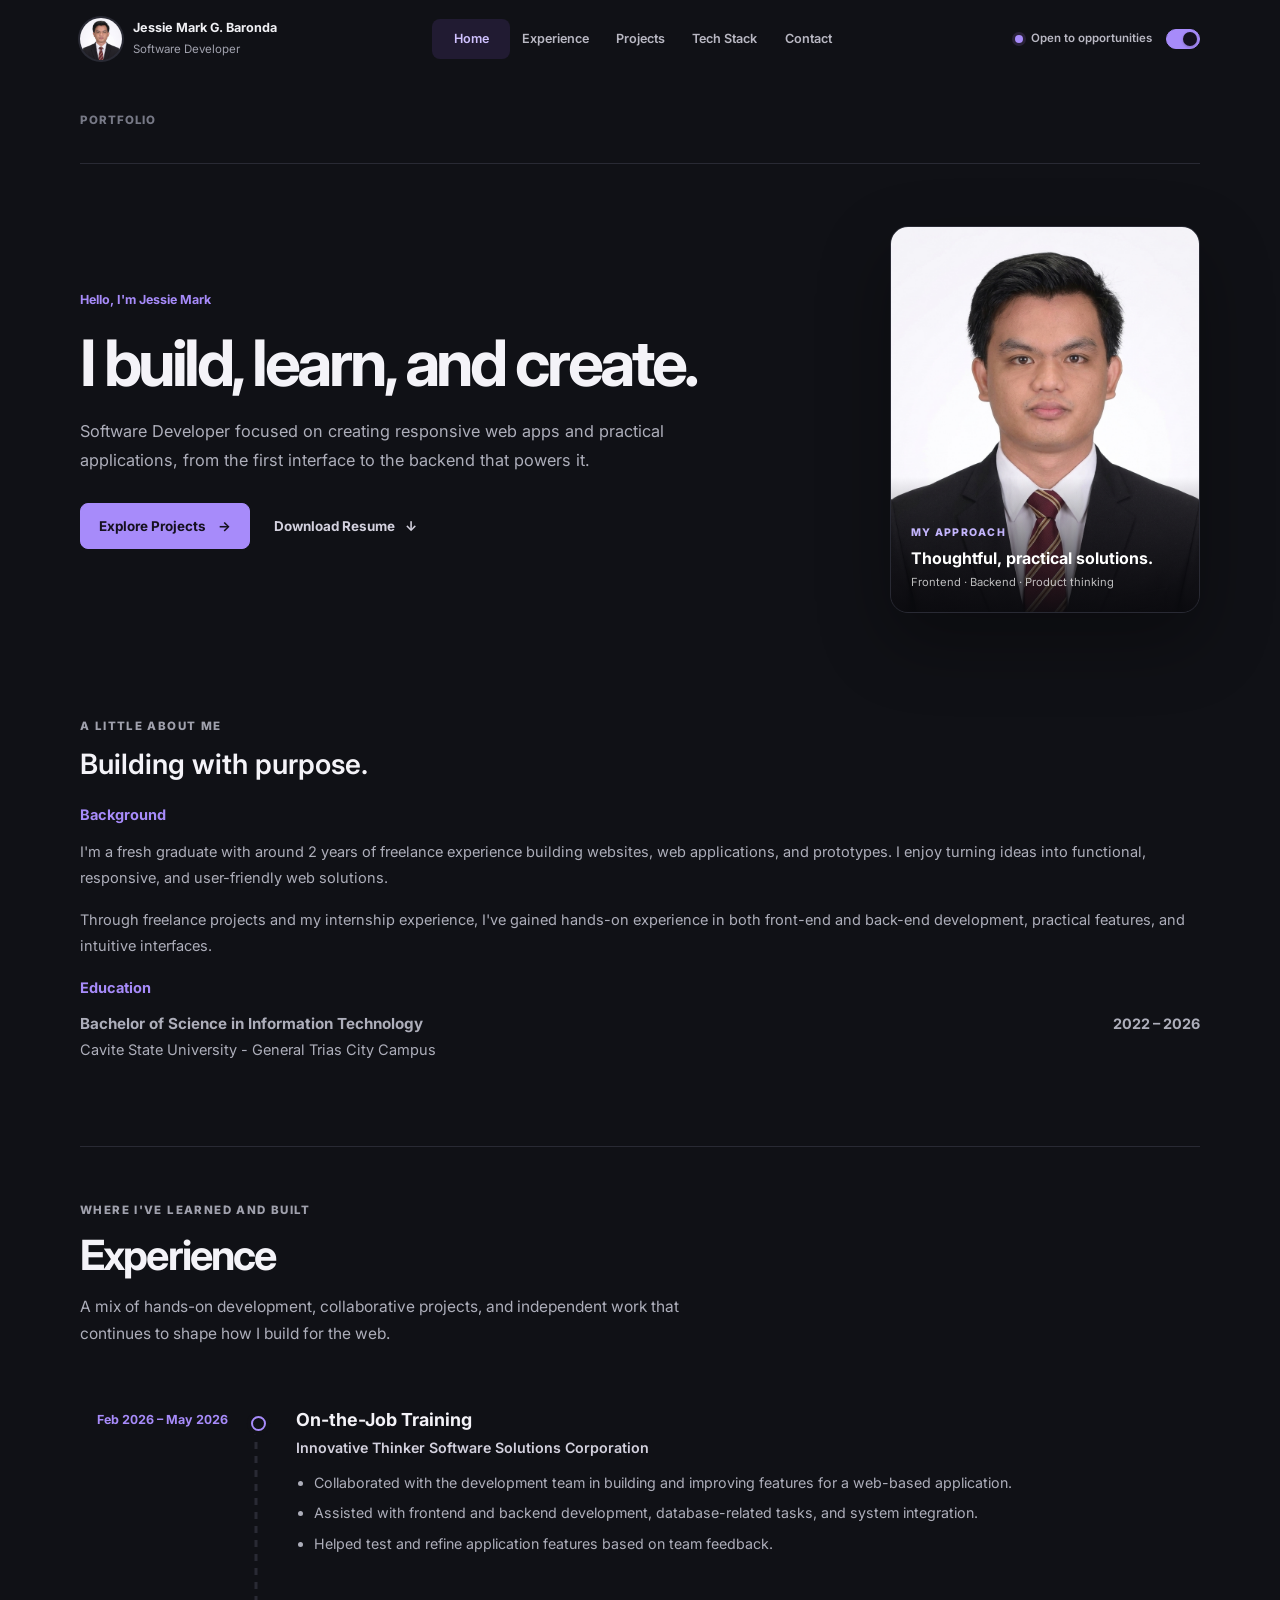
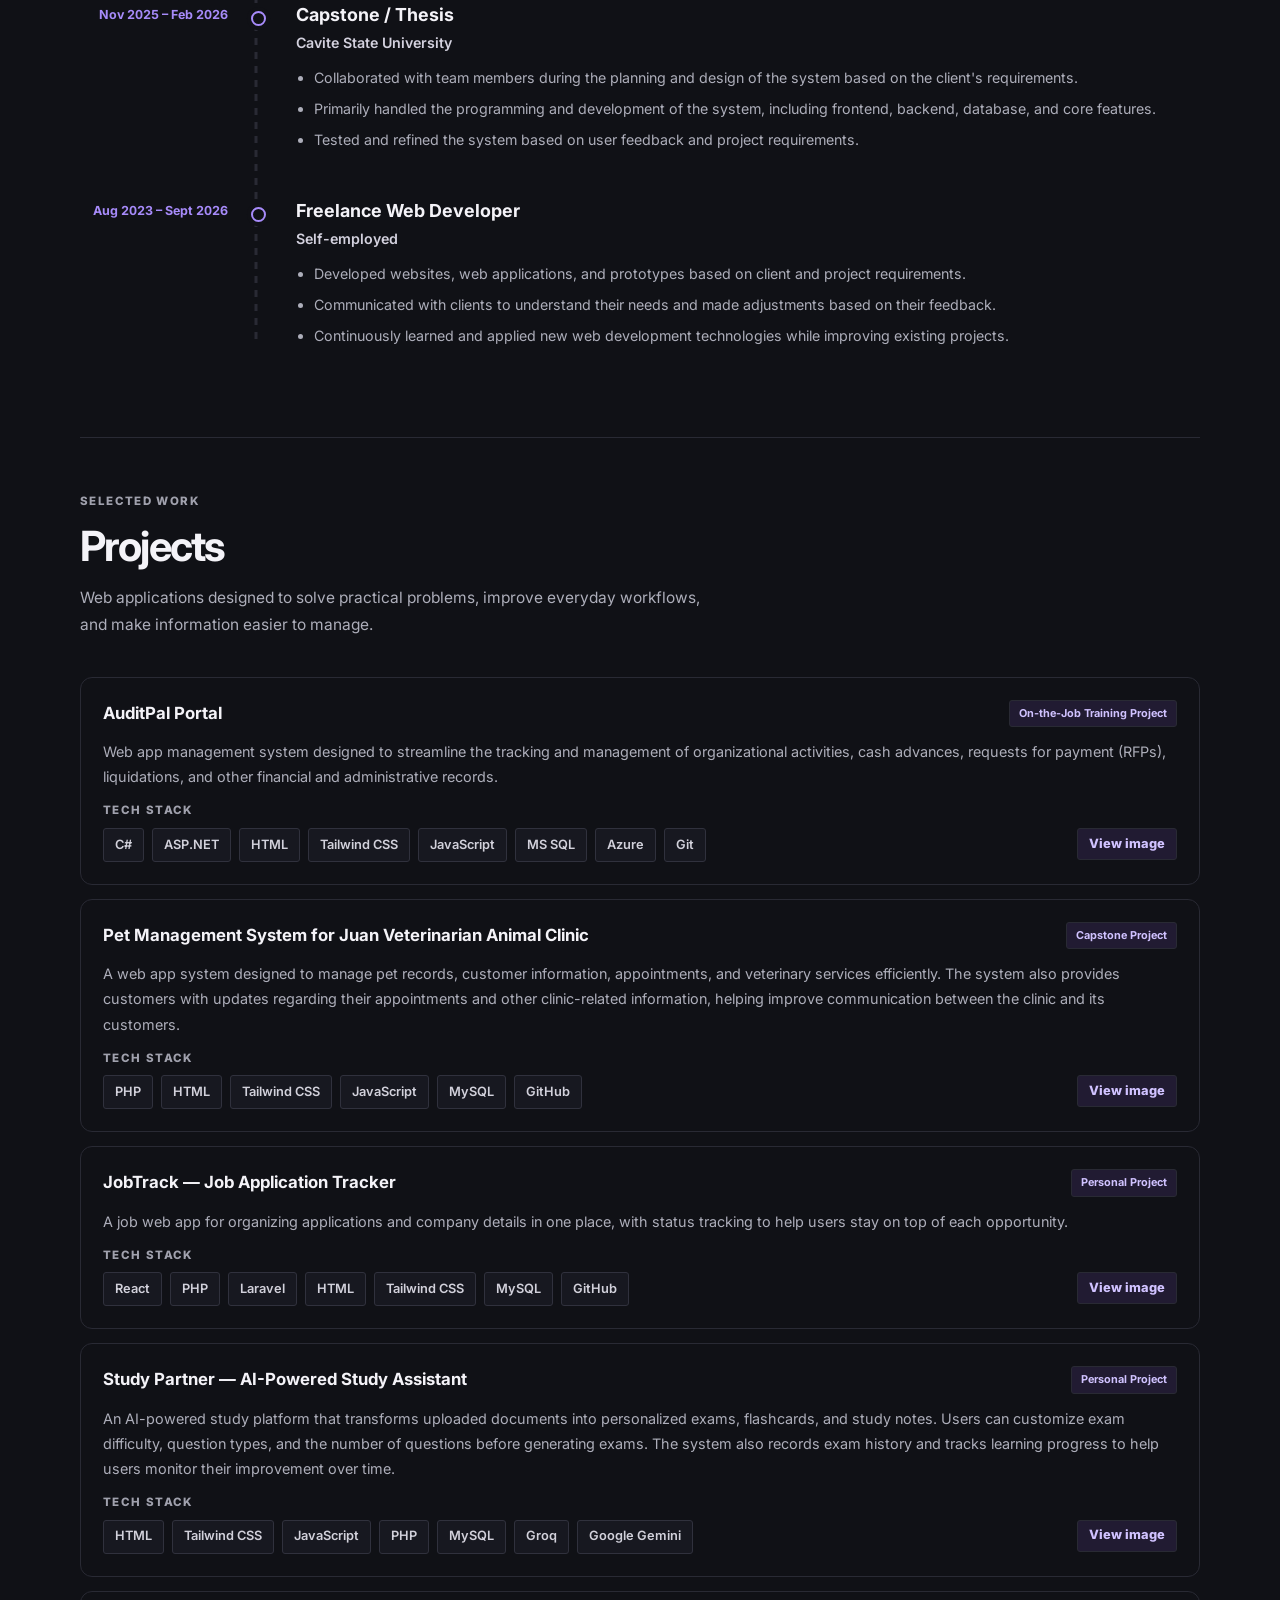
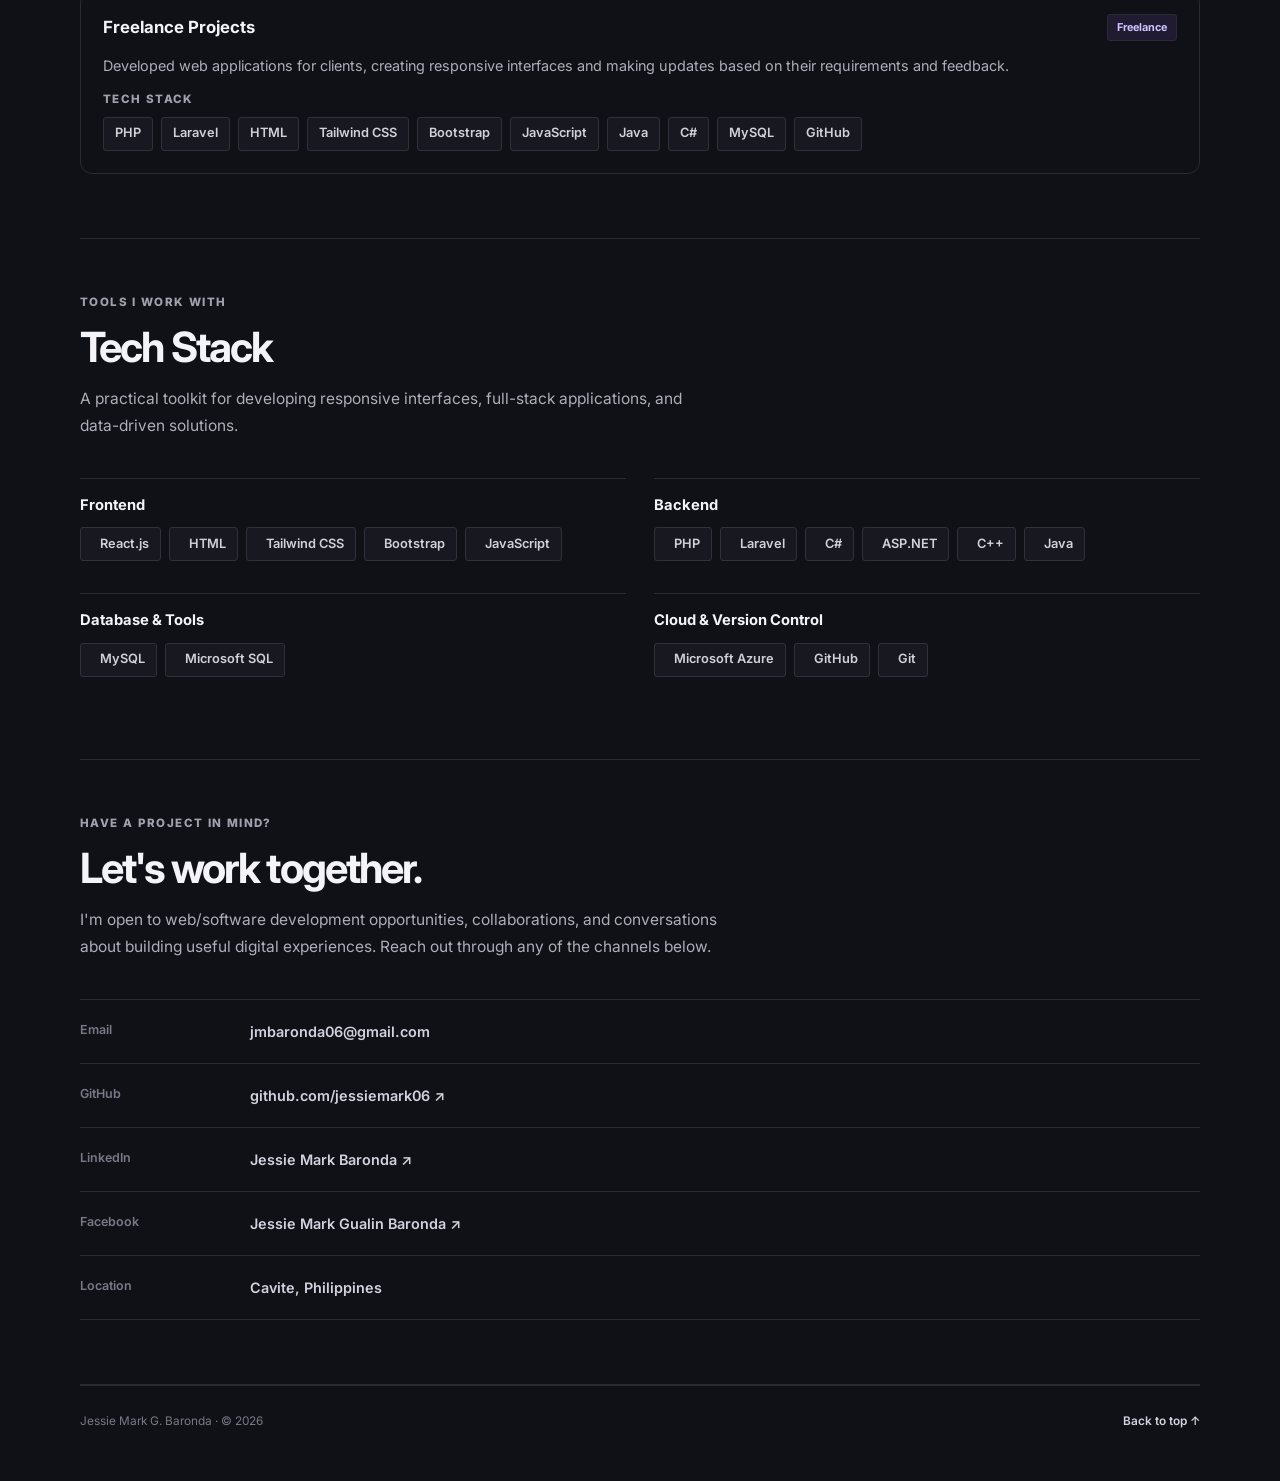
==== commit c87cea64: "added logo on tech stacks" ====
--- a/index.html
+++ b/index.html
@@ -3,11 +3,12 @@
 <head>
   <meta charset="UTF-8">
   <meta name="viewport" content="width=device-width, initial-scale=1.0">
-  <title>Jessie Mark G. Baronda | Portfolio</title>
+  <title>Portfolio</title>
   <meta name="description" content="The portfolio of Jessie Mark G. Baronda, full-stack web developer.">
   <link rel="preconnect" href="https://fonts.googleapis.com">
   <link rel="preconnect" href="https://fonts.gstatic.com" crossorigin>
   <link href="https://fonts.googleapis.com/css2?family=Inter:wght@400;500;600;700;800&display=swap" rel="stylesheet">
+  <link rel="stylesheet" href="https://cdn.jsdelivr.net/gh/devicons/devicon@latest/devicon.min.css">
   <link rel="icon" type="image/svg+xml" href="user.png">
   <link rel="stylesheet" href="style.css">
   <script src="navigation.js" defer></script>
@@ -84,10 +85,10 @@
         <h2 class="portfolio-section-title" id="tech-stack-title">Tech Stack</h2>
         <p class="page-intro">A practical toolkit for developing responsive interfaces, full-stack applications, and data-driven solutions.</p>
         <div class="stack-groups">
-          <article><h2>Frontend</h2><div class="tags"><span>React.js</span><span>HTML</span><span>Tailwind CSS</span><span>Bootstrap</span><span>JavaScript</span></div></article>
-          <article><h2>Backend</h2><div class="tags"><span>PHP</span><span>Laravel</span><span>C#</span><span>ASP.NET</span><span>C++</span><span>Java</span></div></article>
-          <article><h2>Database &amp; Tools</h2><div class="tags"><span>MySQL</span><span>Microsoft SQL</span></div></article>
-          <article><h2>Cloud &amp; Version Control</h2><div class="tags"><span>Microsoft Azure</span><span>GitHub</span><span>Git</span></div></article>
+          <article><h2>Frontend</h2><div class="tags"><span><i class="devicon-react-original colored" aria-hidden="true"></i>React.js</span><span><i class="devicon-html5-plain colored" aria-hidden="true"></i>HTML</span><span><i class="devicon-tailwindcss-original colored" aria-hidden="true"></i>Tailwind CSS</span><span><i class="devicon-bootstrap-plain colored" aria-hidden="true"></i>Bootstrap</span><span><i class="devicon-javascript-plain colored" aria-hidden="true"></i>JavaScript</span></div></article>
+          <article><h2>Backend</h2><div class="tags"><span><i class="devicon-php-plain colored" aria-hidden="true"></i>PHP</span><span><i class="devicon-laravel-original colored" aria-hidden="true"></i>Laravel</span><span><i class="devicon-csharp-plain colored" aria-hidden="true"></i>C#</span><span><i class="devicon-dotnetcore-plain colored" aria-hidden="true"></i>ASP.NET</span><span><i class="devicon-cplusplus-plain colored" aria-hidden="true"></i>C++</span><span><i class="devicon-java-plain colored" aria-hidden="true"></i>Java</span></div></article>
+          <article><h2>Database &amp; Tools</h2><div class="tags"><span><i class="devicon-mysql-plain colored" aria-hidden="true"></i>MySQL</span><span><i class="devicon-microsoftsqlserver-plain colored" aria-hidden="true"></i>Microsoft SQL</span></div></article>
+          <article><h2>Cloud &amp; Version Control</h2><div class="tags"><span><i class="devicon-azure-plain colored" aria-hidden="true"></i>Microsoft Azure</span><span><i class="devicon-github-original" aria-hidden="true"></i>GitHub</span><span><i class="devicon-git-plain colored" aria-hidden="true"></i>Git</span></div></article>
         </div>
       </section>
 
--- a/style.css
+++ b/style.css
@@ -1375,6 +1375,15 @@
   transition: transform 160ms ease, border-color 160ms ease, background-color 160ms ease;
 }
 
+.inner-page .stack-groups .tags span {
+  gap: 8px;
+}
+
+.inner-page .stack-groups .tags i {
+  font-size: 1.15rem;
+  line-height: 1;
+}
+
 .inner-page .tags span:hover {
   border-color: var(--accent);
   transform: translateY(-2px);
